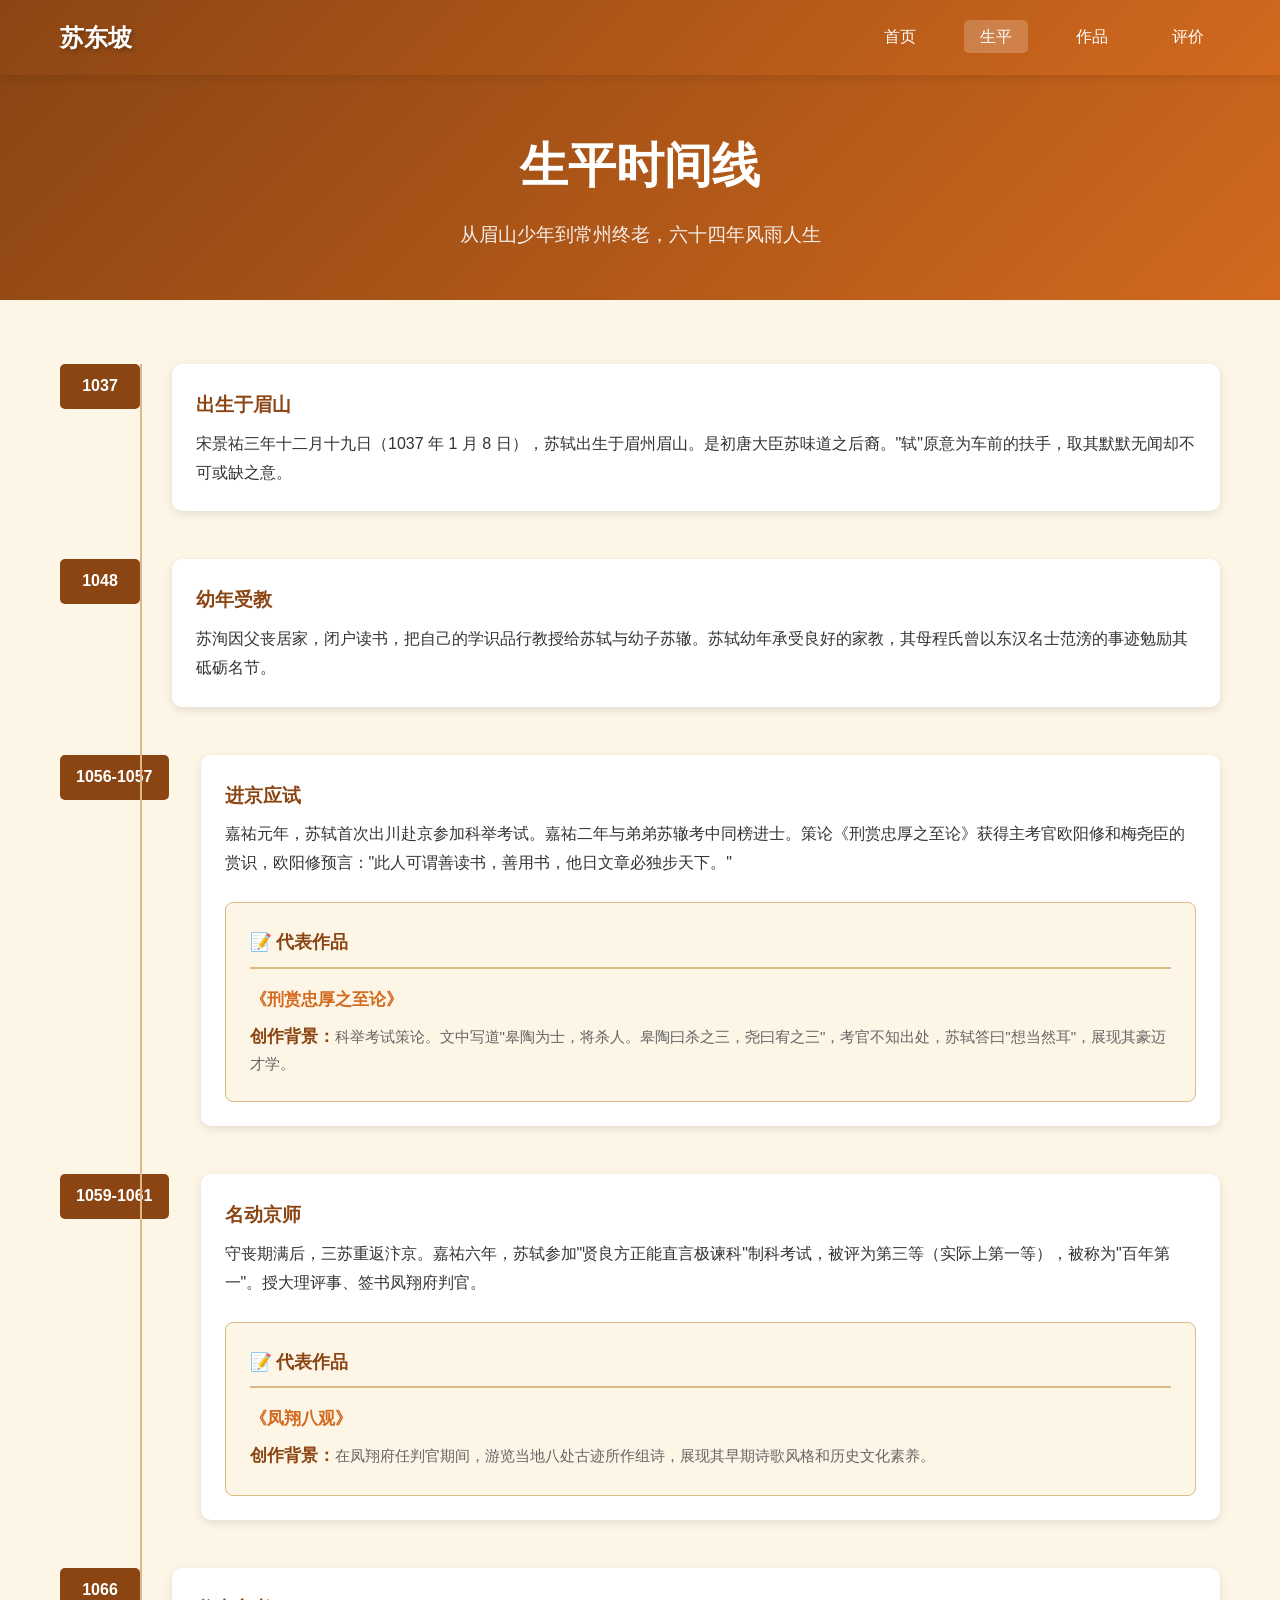
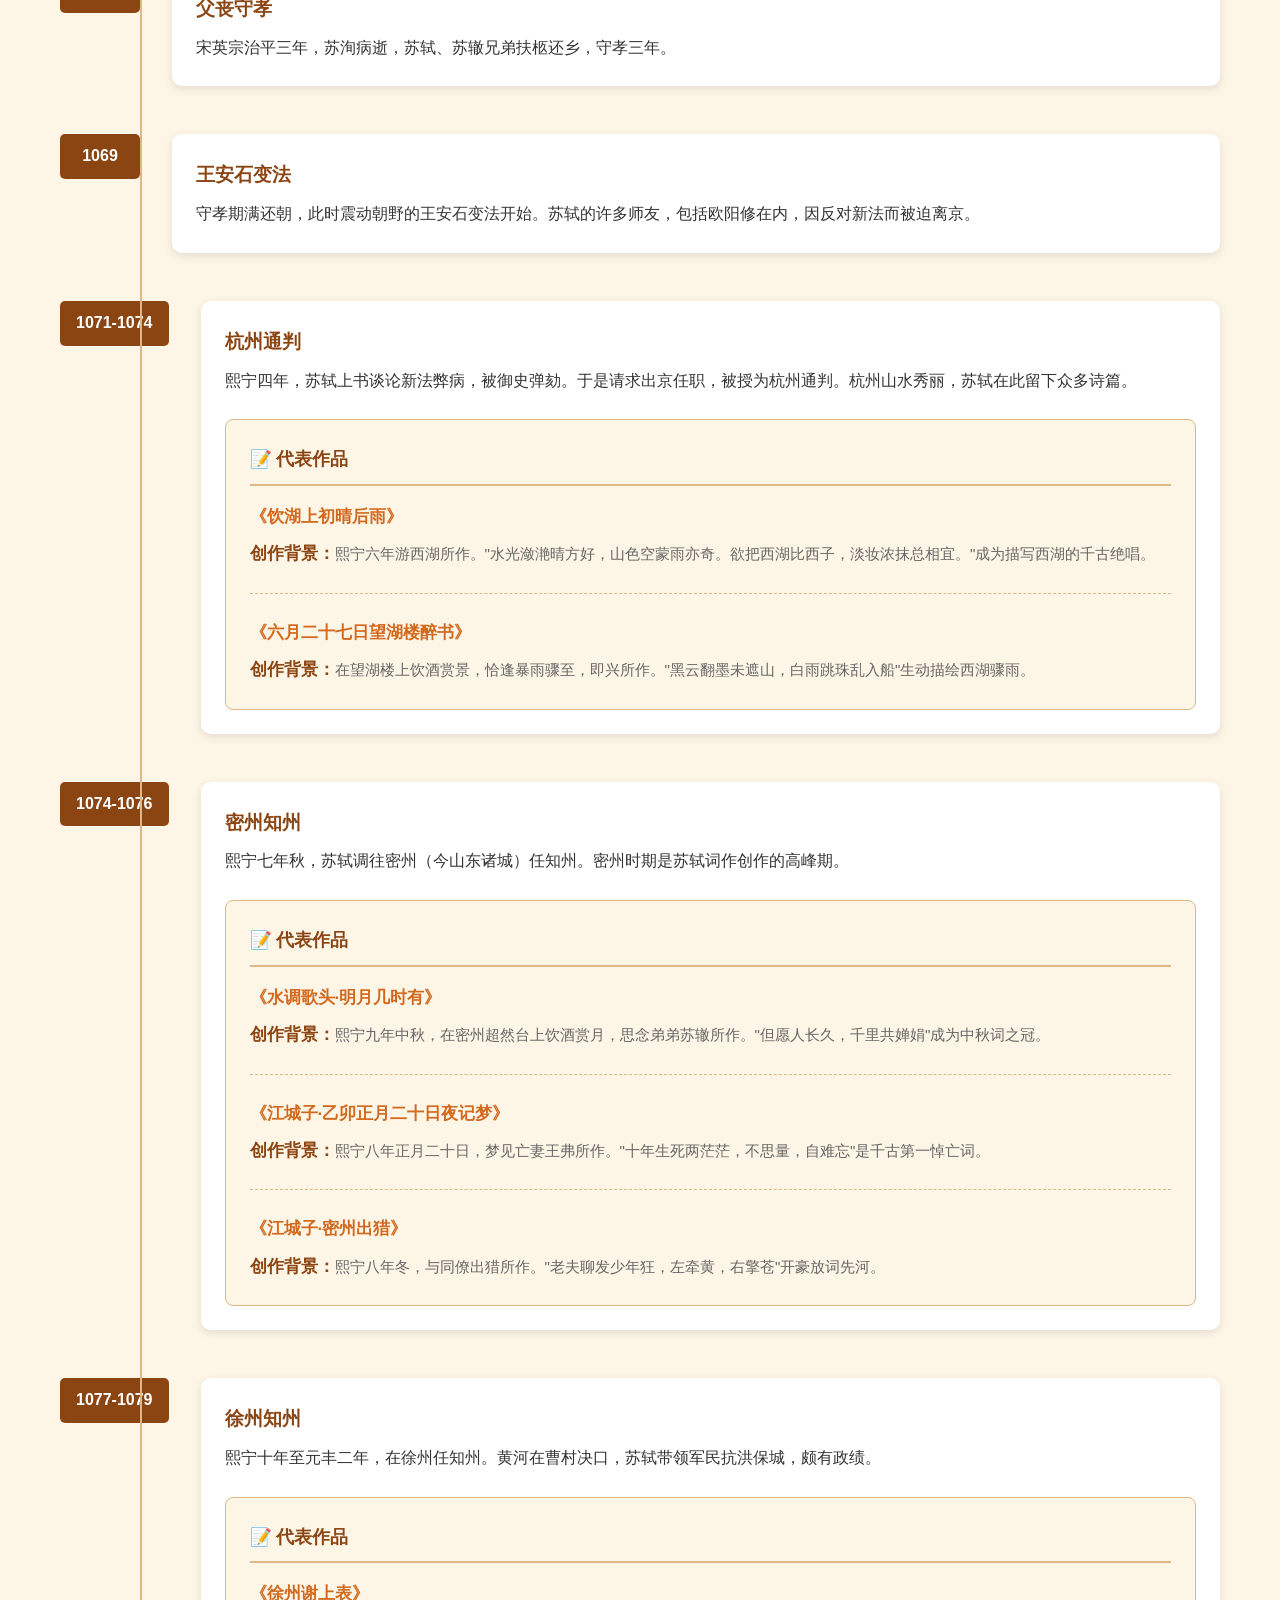
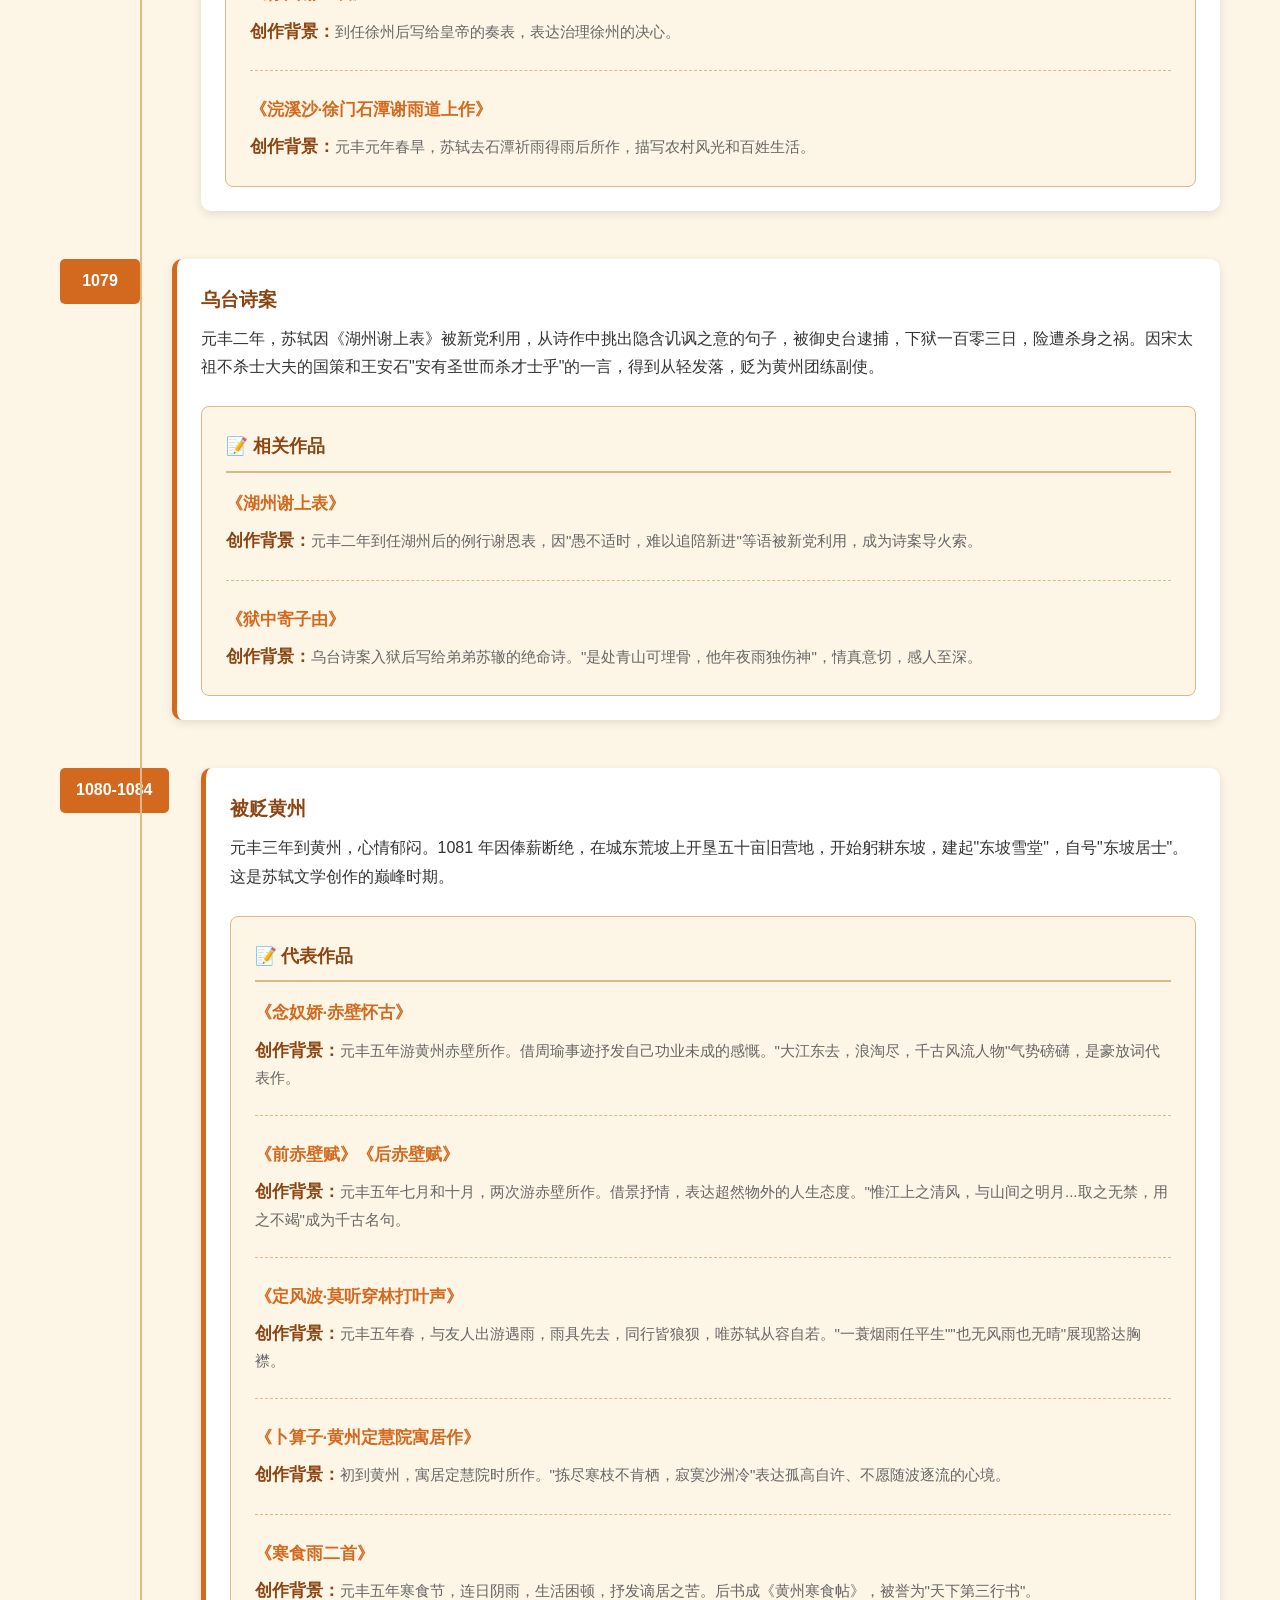
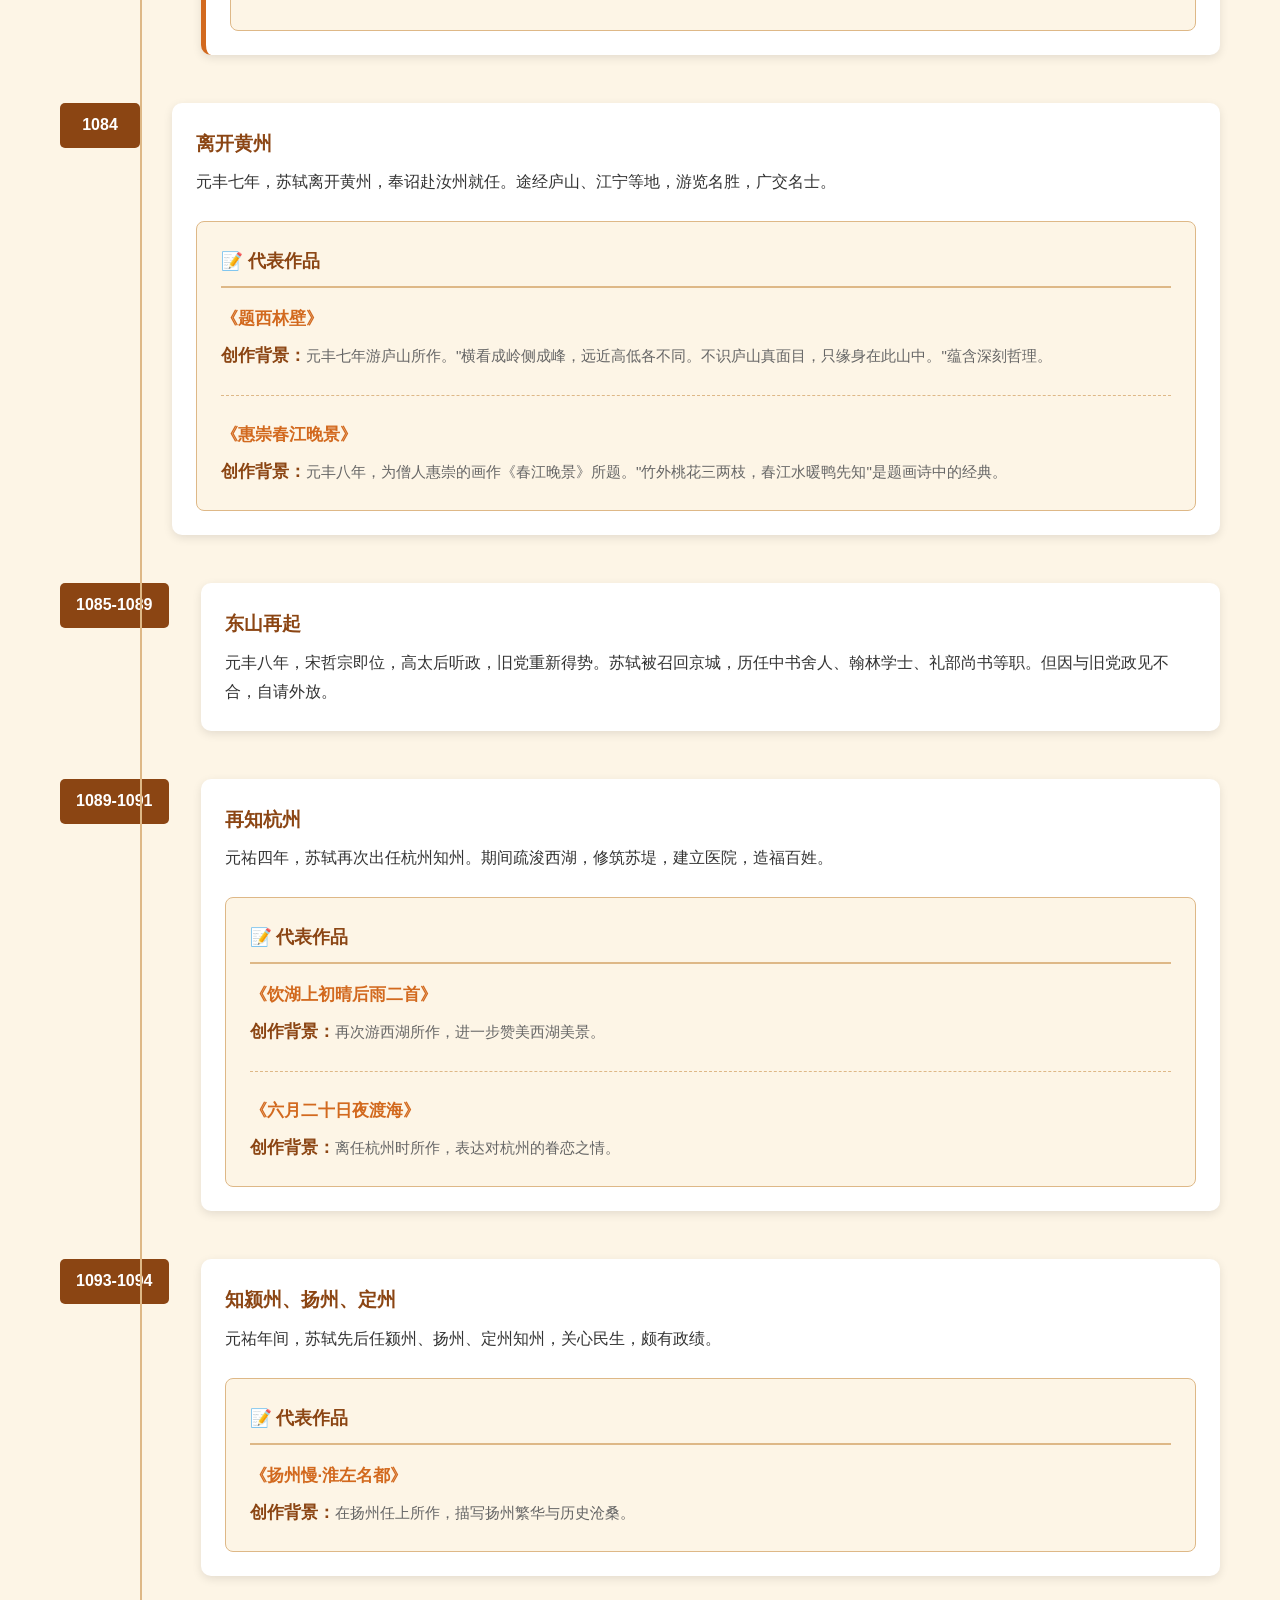
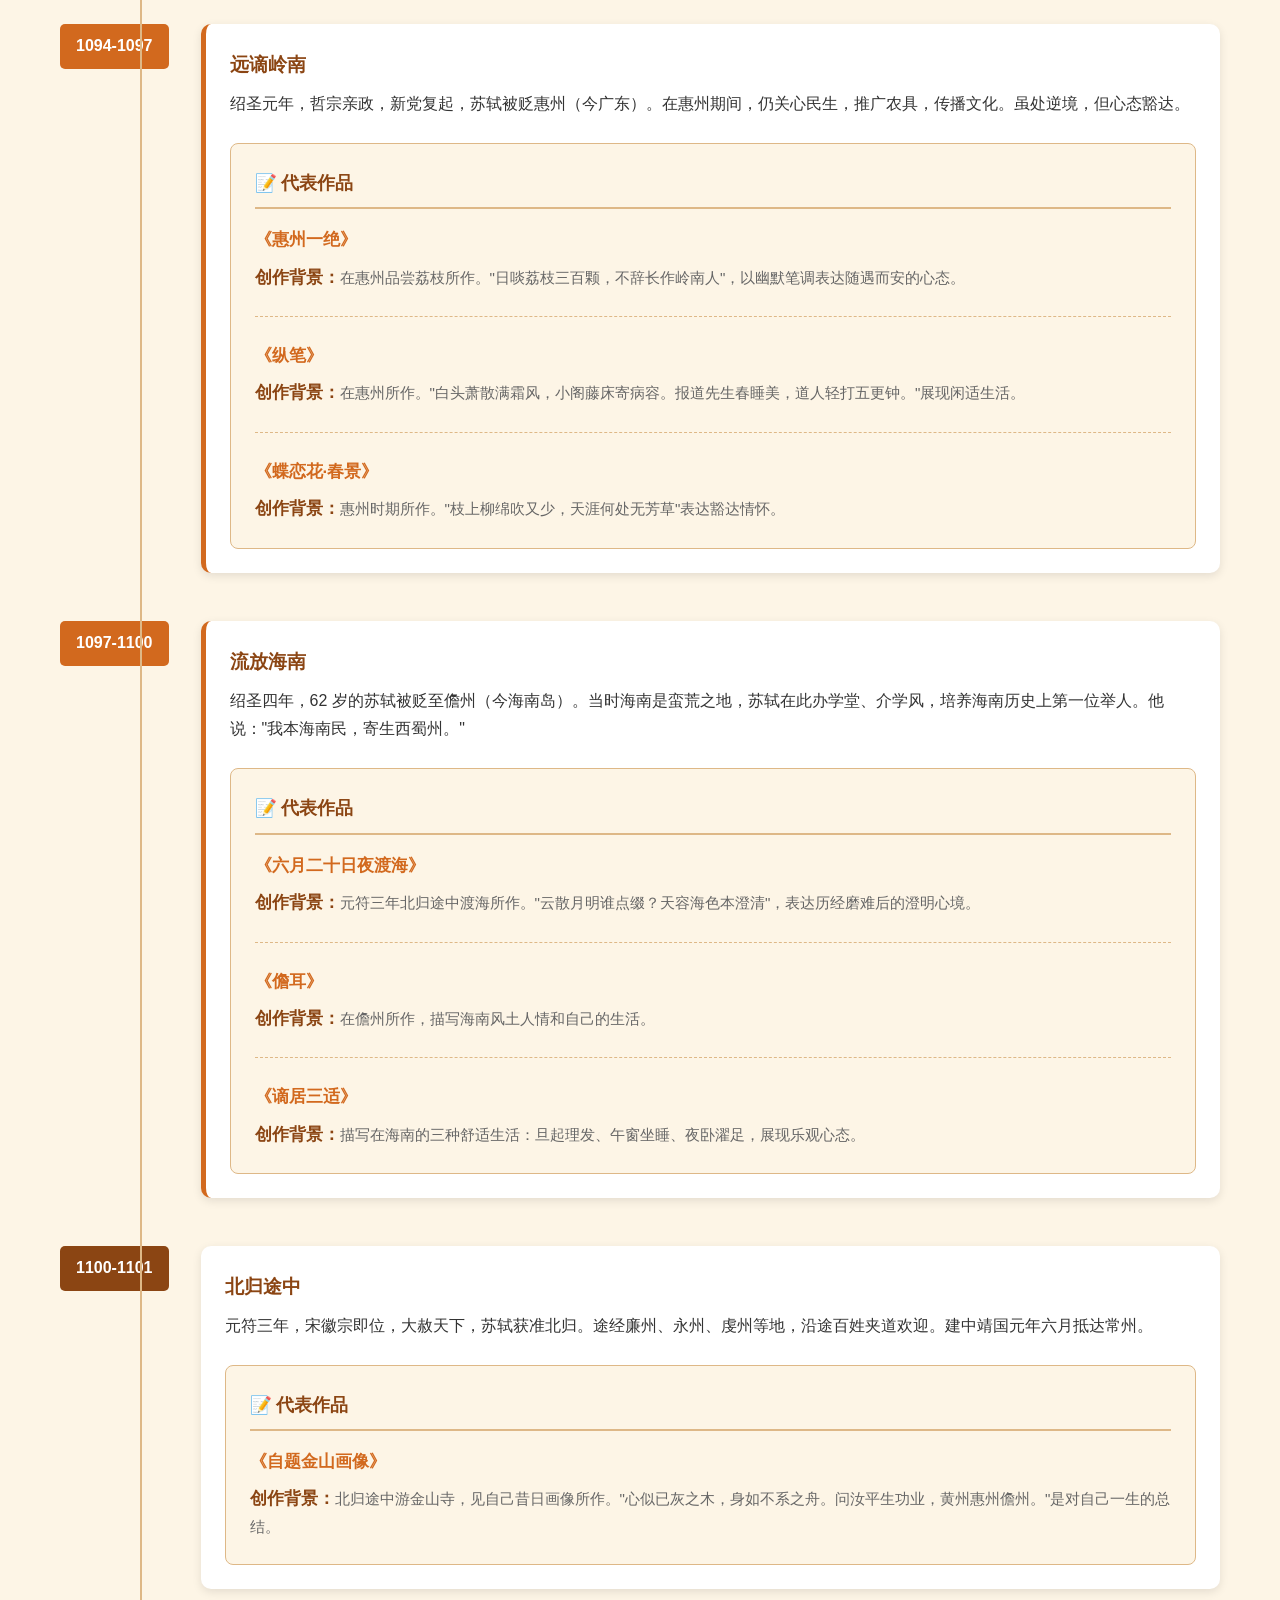
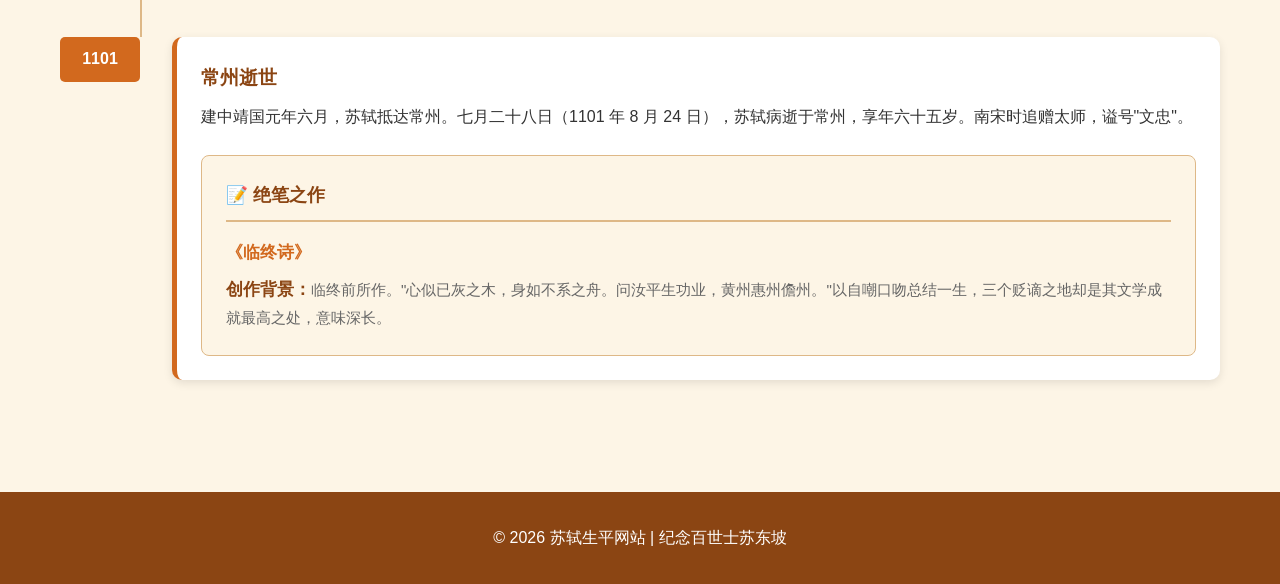
==== dongpo-timeline.html @ 65cbc326 "feat: 扩展为唐宋诗仙网站，增加李白内容 新增： - index.html: 双诗人首页，李白与苏轼并置展示 - libai-index.html: 李白主页，介绍生平与成就 - libai-ti" ====
<!DOCTYPE html>
<html lang="zh-CN">
<head>
    <meta charset="UTF-8">
    <meta name="viewport" content="width=device-width, initial-scale=1.0">
    <title>苏轼生平时间线</title>
    <link rel="stylesheet" href="css/style.css">
</head>
<body>
    <header>
        <nav>
            <div class="logo">苏东坡</div>
            <ul class="nav-links">
                <li><a href="index.html">首页</a></li>
                <li><a href="timeline.html" class="active">生平</a></li>
                <li><a href="works.html">作品</a></li>
                <li><a href="evaluation.html">评价</a></li>
            </ul>
        </nav>
    </header>

    <main>
        <section class="page-header">
            <h1>生平时间线</h1>
            <p>从眉山少年到常州终老，六十四年风雨人生</p>
        </section>

        <section class="timeline">
            <div class="container">
                
                <div class="timeline-item">
                    <div class="timeline-year">1037</div>
                    <div class="timeline-content">
                        <h3>出生于眉山</h3>
                        <p>宋景祐三年十二月十九日（1037 年 1 月 8 日），苏轼出生于眉州眉山。是初唐大臣苏味道之后裔。"轼"原意为车前的扶手，取其默默无闻却不可或缺之意。</p>
                    </div>
                </div>

                <div class="timeline-item">
                    <div class="timeline-year">1048</div>
                    <div class="timeline-content">
                        <h3>幼年受教</h3>
                        <p>苏洵因父丧居家，闭户读书，把自己的学识品行教授给苏轼与幼子苏辙。苏轼幼年承受良好的家教，其母程氏曾以东汉名士范滂的事迹勉励其砥砺名节。</p>
                    </div>
                </div>

                <div class="timeline-item">
                    <div class="timeline-year">1056-1057</div>
                    <div class="timeline-content">
                        <h3>进京应试</h3>
                        <p>嘉祐元年，苏轼首次出川赴京参加科举考试。嘉祐二年与弟弟苏辙考中同榜进士。策论《刑赏忠厚之至论》获得主考官欧阳修和梅尧臣的赏识，欧阳修预言："此人可谓善读书，善用书，他日文章必独步天下。"</p>
                        <div class="work-box">
                            <h4>📝 代表作品</h4>
                            <div class="work-item">
                                <strong>《刑赏忠厚之至论》</strong>
                                <p><strong>创作背景：</strong>科举考试策论。文中写道"皋陶为士，将杀人。皋陶曰杀之三，尧曰宥之三"，考官不知出处，苏轼答曰"想当然耳"，展现其豪迈才学。</p>
                            </div>
                        </div>
                    </div>
                </div>

                <div class="timeline-item">
                    <div class="timeline-year">1059-1061</div>
                    <div class="timeline-content">
                        <h3>名动京师</h3>
                        <p>守丧期满后，三苏重返汴京。嘉祐六年，苏轼参加"贤良方正能直言极谏科"制科考试，被评为第三等（实际上第一等），被称为"百年第一"。授大理评事、签书凤翔府判官。</p>
                        <div class="work-box">
                            <h4>📝 代表作品</h4>
                            <div class="work-item">
                                <strong>《凤翔八观》</strong>
                                <p><strong>创作背景：</strong>在凤翔府任判官期间，游览当地八处古迹所作组诗，展现其早期诗歌风格和历史文化素养。</p>
                            </div>
                        </div>
                    </div>
                </div>

                <div class="timeline-item">
                    <div class="timeline-year">1066</div>
                    <div class="timeline-content">
                        <h3>父丧守孝</h3>
                        <p>宋英宗治平三年，苏洵病逝，苏轼、苏辙兄弟扶柩还乡，守孝三年。</p>
                    </div>
                </div>

                <div class="timeline-item">
                    <div class="timeline-year">1069</div>
                    <div class="timeline-content">
                        <h3>王安石变法</h3>
                        <p>守孝期满还朝，此时震动朝野的王安石变法开始。苏轼的许多师友，包括欧阳修在内，因反对新法而被迫离京。</p>
                    </div>
                </div>

                <div class="timeline-item">
                    <div class="timeline-year">1071-1074</div>
                    <div class="timeline-content">
                        <h3>杭州通判</h3>
                        <p>熙宁四年，苏轼上书谈论新法弊病，被御史弹劾。于是请求出京任职，被授为杭州通判。杭州山水秀丽，苏轼在此留下众多诗篇。</p>
                        <div class="work-box">
                            <h4>📝 代表作品</h4>
                            <div class="work-item">
                                <strong>《饮湖上初晴后雨》</strong>
                                <p><strong>创作背景：</strong>熙宁六年游西湖所作。"水光潋滟晴方好，山色空蒙雨亦奇。欲把西湖比西子，淡妆浓抹总相宜。"成为描写西湖的千古绝唱。</p>
                            </div>
                            <div class="work-item">
                                <strong>《六月二十七日望湖楼醉书》</strong>
                                <p><strong>创作背景：</strong>在望湖楼上饮酒赏景，恰逢暴雨骤至，即兴所作。"黑云翻墨未遮山，白雨跳珠乱入船"生动描绘西湖骤雨。</p>
                            </div>
                        </div>
                    </div>
                </div>

                <div class="timeline-item">
                    <div class="timeline-year">1074-1076</div>
                    <div class="timeline-content">
                        <h3>密州知州</h3>
                        <p>熙宁七年秋，苏轼调往密州（今山东诸城）任知州。密州时期是苏轼词作创作的高峰期。</p>
                        <div class="work-box">
                            <h4>📝 代表作品</h4>
                            <div class="work-item">
                                <strong>《水调歌头·明月几时有》</strong>
                                <p><strong>创作背景：</strong>熙宁九年中秋，在密州超然台上饮酒赏月，思念弟弟苏辙所作。"但愿人长久，千里共婵娟"成为中秋词之冠。</p>
                            </div>
                            <div class="work-item">
                                <strong>《江城子·乙卯正月二十日夜记梦》</strong>
                                <p><strong>创作背景：</strong>熙宁八年正月二十日，梦见亡妻王弗所作。"十年生死两茫茫，不思量，自难忘"是千古第一悼亡词。</p>
                            </div>
                            <div class="work-item">
                                <strong>《江城子·密州出猎》</strong>
                                <p><strong>创作背景：</strong>熙宁八年冬，与同僚出猎所作。"老夫聊发少年狂，左牵黄，右擎苍"开豪放词先河。</p>
                            </div>
                        </div>
                    </div>
                </div>

                <div class="timeline-item">
                    <div class="timeline-year">1077-1079</div>
                    <div class="timeline-content">
                        <h3>徐州知州</h3>
                        <p>熙宁十年至元丰二年，在徐州任知州。黄河在曹村决口，苏轼带领军民抗洪保城，颇有政绩。</p>
                        <div class="work-box">
                            <h4>📝 代表作品</h4>
                            <div class="work-item">
                                <strong>《徐州谢上表》</strong>
                                <p><strong>创作背景：</strong>到任徐州后写给皇帝的奏表，表达治理徐州的决心。</p>
                            </div>
                            <div class="work-item">
                                <strong>《浣溪沙·徐门石潭谢雨道上作》</strong>
                                <p><strong>创作背景：</strong>元丰元年春旱，苏轼去石潭祈雨得雨后所作，描写农村风光和百姓生活。</p>
                            </div>
                        </div>
                    </div>
                </div>

                <div class="timeline-item highlight">
                    <div class="timeline-year">1079</div>
                    <div class="timeline-content">
                        <h3>乌台诗案</h3>
                        <p>元丰二年，苏轼因《湖州谢上表》被新党利用，从诗作中挑出隐含讥讽之意的句子，被御史台逮捕，下狱一百零三日，险遭杀身之祸。因宋太祖不杀士大夫的国策和王安石"安有圣世而杀才士乎"的一言，得到从轻发落，贬为黄州团练副使。</p>
                        <div class="work-box">
                            <h4>📝 相关作品</h4>
                            <div class="work-item">
                                <strong>《湖州谢上表》</strong>
                                <p><strong>创作背景：</strong>元丰二年到任湖州后的例行谢恩表，因"愚不适时，难以追陪新进"等语被新党利用，成为诗案导火索。</p>
                            </div>
                            <div class="work-item">
                                <strong>《狱中寄子由》</strong>
                                <p><strong>创作背景：</strong>乌台诗案入狱后写给弟弟苏辙的绝命诗。"是处青山可埋骨，他年夜雨独伤神"，情真意切，感人至深。</p>
                            </div>
                        </div>
                    </div>
                </div>

                <div class="timeline-item highlight">
                    <div class="timeline-year">1080-1084</div>
                    <div class="timeline-content">
                        <h3>被贬黄州</h3>
                        <p>元丰三年到黄州，心情郁闷。1081 年因俸薪断绝，在城东荒坡上开垦五十亩旧营地，开始躬耕东坡，建起"东坡雪堂"，自号"东坡居士"。这是苏轼文学创作的巅峰时期。</p>
                        <div class="work-box">
                            <h4>📝 代表作品</h4>
                            <div class="work-item">
                                <strong>《念奴娇·赤壁怀古》</strong>
                                <p><strong>创作背景：</strong>元丰五年游黄州赤壁所作。借周瑜事迹抒发自己功业未成的感慨。"大江东去，浪淘尽，千古风流人物"气势磅礴，是豪放词代表作。</p>
                            </div>
                            <div class="work-item">
                                <strong>《前赤壁赋》《后赤壁赋》</strong>
                                <p><strong>创作背景：</strong>元丰五年七月和十月，两次游赤壁所作。借景抒情，表达超然物外的人生态度。"惟江上之清风，与山间之明月...取之无禁，用之不竭"成为千古名句。</p>
                            </div>
                            <div class="work-item">
                                <strong>《定风波·莫听穿林打叶声》</strong>
                                <p><strong>创作背景：</strong>元丰五年春，与友人出游遇雨，雨具先去，同行皆狼狈，唯苏轼从容自若。"一蓑烟雨任平生""也无风雨也无晴"展现豁达胸襟。</p>
                            </div>
                            <div class="work-item">
                                <strong>《卜算子·黄州定慧院寓居作》</strong>
                                <p><strong>创作背景：</strong>初到黄州，寓居定慧院时所作。"拣尽寒枝不肯栖，寂寞沙洲冷"表达孤高自许、不愿随波逐流的心境。</p>
                            </div>
                            <div class="work-item">
                                <strong>《寒食雨二首》</strong>
                                <p><strong>创作背景：</strong>元丰五年寒食节，连日阴雨，生活困顿，抒发谪居之苦。后书成《黄州寒食帖》，被誉为"天下第三行书"。</p>
                            </div>
                        </div>
                    </div>
                </div>

                <div class="timeline-item">
                    <div class="timeline-year">1084</div>
                    <div class="timeline-content">
                        <h3>离开黄州</h3>
                        <p>元丰七年，苏轼离开黄州，奉诏赴汝州就任。途经庐山、江宁等地，游览名胜，广交名士。</p>
                        <div class="work-box">
                            <h4>📝 代表作品</h4>
                            <div class="work-item">
                                <strong>《题西林壁》</strong>
                                <p><strong>创作背景：</strong>元丰七年游庐山所作。"横看成岭侧成峰，远近高低各不同。不识庐山真面目，只缘身在此山中。"蕴含深刻哲理。</p>
                            </div>
                            <div class="work-item">
                                <strong>《惠崇春江晚景》</strong>
                                <p><strong>创作背景：</strong>元丰八年，为僧人惠崇的画作《春江晚景》所题。"竹外桃花三两枝，春江水暖鸭先知"是题画诗中的经典。</p>
                            </div>
                        </div>
                    </div>
                </div>

                <div class="timeline-item">
                    <div class="timeline-year">1085-1089</div>
                    <div class="timeline-content">
                        <h3>东山再起</h3>
                        <p>元丰八年，宋哲宗即位，高太后听政，旧党重新得势。苏轼被召回京城，历任中书舍人、翰林学士、礼部尚书等职。但因与旧党政见不合，自请外放。</p>
                    </div>
                </div>

                <div class="timeline-item">
                    <div class="timeline-year">1089-1091</div>
                    <div class="timeline-content">
                        <h3>再知杭州</h3>
                        <p>元祐四年，苏轼再次出任杭州知州。期间疏浚西湖，修筑苏堤，建立医院，造福百姓。</p>
                        <div class="work-box">
                            <h4>📝 代表作品</h4>
                            <div class="work-item">
                                <strong>《饮湖上初晴后雨二首》</strong>
                                <p><strong>创作背景：</strong>再次游西湖所作，进一步赞美西湖美景。</p>
                            </div>
                            <div class="work-item">
                                <strong>《六月二十日夜渡海》</strong>
                                <p><strong>创作背景：</strong>离任杭州时所作，表达对杭州的眷恋之情。</p>
                            </div>
                        </div>
                    </div>
                </div>

                <div class="timeline-item">
                    <div class="timeline-year">1093-1094</div>
                    <div class="timeline-content">
                        <h3>知颍州、扬州、定州</h3>
                        <p>元祐年间，苏轼先后任颍州、扬州、定州知州，关心民生，颇有政绩。</p>
                        <div class="work-box">
                            <h4>📝 代表作品</h4>
                            <div class="work-item">
                                <strong>《扬州慢·淮左名都》</strong>
                                <p><strong>创作背景：</strong>在扬州任上所作，描写扬州繁华与历史沧桑。</p>
                            </div>
                        </div>
                    </div>
                </div>

                <div class="timeline-item highlight">
                    <div class="timeline-year">1094-1097</div>
                    <div class="timeline-content">
                        <h3>远谪岭南</h3>
                        <p>绍圣元年，哲宗亲政，新党复起，苏轼被贬惠州（今广东）。在惠州期间，仍关心民生，推广农具，传播文化。虽处逆境，但心态豁达。</p>
                        <div class="work-box">
                            <h4>📝 代表作品</h4>
                            <div class="work-item">
                                <strong>《惠州一绝》</strong>
                                <p><strong>创作背景：</strong>在惠州品尝荔枝所作。"日啖荔枝三百颗，不辞长作岭南人"，以幽默笔调表达随遇而安的心态。</p>
                            </div>
                            <div class="work-item">
                                <strong>《纵笔》</strong>
                                <p><strong>创作背景：</strong>在惠州所作。"白头萧散满霜风，小阁藤床寄病容。报道先生春睡美，道人轻打五更钟。"展现闲适生活。</p>
                            </div>
                            <div class="work-item">
                                <strong>《蝶恋花·春景》</strong>
                                <p><strong>创作背景：</strong>惠州时期所作。"枝上柳绵吹又少，天涯何处无芳草"表达豁达情怀。</p>
                            </div>
                        </div>
                    </div>
                </div>

                <div class="timeline-item highlight">
                    <div class="timeline-year">1097-1100</div>
                    <div class="timeline-content">
                        <h3>流放海南</h3>
                        <p>绍圣四年，62 岁的苏轼被贬至儋州（今海南岛）。当时海南是蛮荒之地，苏轼在此办学堂、介学风，培养海南历史上第一位举人。他说："我本海南民，寄生西蜀州。"</p>
                        <div class="work-box">
                            <h4>📝 代表作品</h4>
                            <div class="work-item">
                                <strong>《六月二十日夜渡海》</strong>
                                <p><strong>创作背景：</strong>元符三年北归途中渡海所作。"云散月明谁点缀？天容海色本澄清"，表达历经磨难后的澄明心境。</p>
                            </div>
                            <div class="work-item">
                                <strong>《儋耳》</strong>
                                <p><strong>创作背景：</strong>在儋州所作，描写海南风土人情和自己的生活。</p>
                            </div>
                            <div class="work-item">
                                <strong>《谪居三适》</strong>
                                <p><strong>创作背景：</strong>描写在海南的三种舒适生活：旦起理发、午窗坐睡、夜卧濯足，展现乐观心态。</p>
                            </div>
                        </div>
                    </div>
                </div>

                <div class="timeline-item">
                    <div class="timeline-year">1100-1101</div>
                    <div class="timeline-content">
                        <h3>北归途中</h3>
                        <p>元符三年，宋徽宗即位，大赦天下，苏轼获准北归。途经廉州、永州、虔州等地，沿途百姓夹道欢迎。建中靖国元年六月抵达常州。</p>
                        <div class="work-box">
                            <h4>📝 代表作品</h4>
                            <div class="work-item">
                                <strong>《自题金山画像》</strong>
                                <p><strong>创作背景：</strong>北归途中游金山寺，见自己昔日画像所作。"心似已灰之木，身如不系之舟。问汝平生功业，黄州惠州儋州。"是对自己一生的总结。</p>
                            </div>
                        </div>
                    </div>
                </div>

                <div class="timeline-item highlight">
                    <div class="timeline-year">1101</div>
                    <div class="timeline-content">
                        <h3>常州逝世</h3>
                        <p>建中靖国元年六月，苏轼抵达常州。七月二十八日（1101 年 8 月 24 日），苏轼病逝于常州，享年六十五岁。南宋时追赠太师，谥号"文忠"。</p>
                        <div class="work-box">
                            <h4>📝 绝笔之作</h4>
                            <div class="work-item">
                                <strong>《临终诗》</strong>
                                <p><strong>创作背景：</strong>临终前所作。"心似已灰之木，身如不系之舟。问汝平生功业，黄州惠州儋州。"以自嘲口吻总结一生，三个贬谪之地却是其文学成就最高之处，意味深长。</p>
                            </div>
                        </div>
                    </div>
                </div>

            </div>
        </section>
    </main>

    <footer>
        <div class="container">
            <p>© 2026 苏轼生平网站 | 纪念百世士苏东坡</p>
        </div>
    </footer>
</body>
</html>
---- css/style.css ----
/* 唐宋诗仙网站 - 样式文件 */

* {
    margin: 0;
    padding: 0;
    box-sizing: border-box;
}

:root {
    /* 苏轼主题色（棕色系） */
    --dongpo-primary: #8B4513;
    --dongpo-secondary: #D2691E;
    --dongpo-accent: #CD853F;
    
    /* 李白主题色（蓝色系） */
    --libai-primary: #1E3A8A;
    --libai-secondary: #3B82F6;
    --libai-accent: #60A5FA;
    
    /* 通用色 */
    --bg-color: #FDF5E6;
    --text-color: #333;
    --light-text: #666;
    --border-color: #DEB887;
}

body {
    font-family: "PingFang SC", "Microsoft YaHei", "Helvetica Neue", Arial, sans-serif;
    line-height: 1.8;
    color: var(--text-color);
    background-color: var(--bg-color);
}

.container {
    max-width: 1200px;
    margin: 0 auto;
    padding: 0 20px;
}

/* 导航栏 */
header {
    background: linear-gradient(135deg, var(--dongpo-primary), var(--dongpo-secondary));
    padding: 1rem 0;
    position: sticky;
    top: 0;
    z-index: 100;
    box-shadow: 0 2px 10px rgba(0,0,0,0.1);
}

nav {
    display: flex;
    justify-content: space-between;
    align-items: center;
    max-width: 1200px;
    margin: 0 auto;
    padding: 0 20px;
}

.logo {
    font-size: 1.5rem;
    font-weight: bold;
    color: white;
    text-shadow: 2px 2px 4px rgba(0,0,0,0.3);
}

.nav-links {
    display: flex;
    list-style: none;
    gap: 2rem;
}

.nav-links a {
    color: white;
    text-decoration: none;
    padding: 0.5rem 1rem;
    border-radius: 5px;
    transition: all 0.3s ease;
}

.nav-links a:hover,
.nav-links a.active {
    background-color: rgba(255,255,255,0.2);
}

/* 主视觉区域 */
.hero {
    background: linear-gradient(135deg, var(--dongpo-primary), var(--dongpo-secondary));
    color: white;
    text-align: center;
    padding: 5rem 20px;
}

.hero.libai {
    background: linear-gradient(135deg, var(--libai-primary), var(--libai-secondary));
}

.hero.dongpo {
    background: linear-gradient(135deg, var(--dongpo-primary), var(--dongpo-secondary));
}

.hero.dual {
    background: linear-gradient(135deg, var(--libai-primary), var(--dongpo-primary));
}

.hero h1 {
    font-size: 4rem;
    margin-bottom: 1rem;
    text-shadow: 3px 3px 6px rgba(0,0,0,0.3);
}

.hero .subtitle {
    font-size: 1.5rem;
    opacity: 0.9;
}

.hero .dates {
    font-size: 1.2rem;
    margin-top: 1rem;
    opacity: 0.8;
}

/* 介绍区域 */
.intro {
    padding: 4rem 0;
    background: white;
}

.intro h2 {
    text-align: center;
    font-size: 2.5rem;
    color: var(--dongpo-primary);
    margin-bottom: 2rem;
}

.intro p {
    font-size: 1.1rem;
    text-align: center;
    max-width: 800px;
    margin: 0 auto 1.5rem;
    color: var(--light-text);
}

.quote-box {
    background: var(--bg-color);
    border-left: 5px solid var(--dongpo-primary);
    padding: 2rem;
    margin: 3rem auto;
    max-width: 700px;
    border-radius: 0 10px 10px 0;
}

.quote-box blockquote {
    font-size: 1.3rem;
    font-style: italic;
    color: var(--dongpo-primary);
    margin-bottom: 1rem;
}

.quote-box cite {
    text-align: right;
    display: block;
    color: var(--light-text);
}

/* 亮点区域 */
.highlights {
    padding: 4rem 0;
}

.highlights h2 {
    text-align: center;
    font-size: 2.5rem;
    color: var(--dongpo-primary);
    margin-bottom: 3rem;
}

.grid {
    display: grid;
    grid-template-columns: repeat(auto-fit, minmax(250px, 1fr));
    gap: 2rem;
}

.card {
    background: white;
    padding: 2rem;
    border-radius: 10px;
    box-shadow: 0 5px 15px rgba(0,0,0,0.1);
    text-align: center;
    transition: transform 0.3s ease;
}

.card:hover {
    transform: translateY(-5px);
}

.card-icon {
    font-size: 3rem;
    margin-bottom: 1rem;
}

.card h3 {
    color: var(--dongpo-primary);
    margin-bottom: 1rem;
}

.card p {
    color: var(--light-text);
}

/* CTA 区域 */
.cta {
    background: linear-gradient(135deg, var(--dongpo-primary), var(--dongpo-secondary));
    color: white;
    text-align: center;
    padding: 4rem 20px;
}

.cta h2 {
    font-size: 2.5rem;
    margin-bottom: 1rem;
}

.cta p {
    font-size: 1.2rem;
    margin-bottom: 2rem;
    opacity: 0.9;
}

.btn {
    display: inline-block;
    background: white;
    color: var(--dongpo-primary);
    padding: 1rem 2rem;
    border-radius: 30px;
    text-decoration: none;
    font-weight: bold;
    transition: all 0.3s ease;
}

.btn:hover {
    background: var(--bg-color);
    transform: scale(1.05);
}

/* 页脚 */
footer {
    background: var(--dongpo-primary);
    color: white;
    text-align: center;
    padding: 2rem 0;
}

/* 页面头部 */
.page-header {
    background: linear-gradient(135deg, var(--dongpo-primary), var(--dongpo-secondary));
    color: white;
    text-align: center;
    padding: 3rem 20px;
}

.page-header.libai {
    background: linear-gradient(135deg, var(--libai-primary), var(--libai-secondary));
}

.page-header.dongpo {
    background: linear-gradient(135deg, var(--dongpo-primary), var(--dongpo-secondary));
}

.page-header h1 {
    font-size: 3rem;
    margin-bottom: 0.5rem;
}

.page-header p {
    font-size: 1.2rem;
    opacity: 0.9;
}

/* 时间线样式 */
.timeline {
    padding: 4rem 0;
}

.timeline-item {
    display: flex;
    gap: 2rem;
    margin-bottom: 3rem;
    position: relative;
}

.timeline-item::before {
    content: '';
    position: absolute;
    left: 80px;
    top: 0;
    bottom: -3rem;
    width: 2px;
    background: var(--border-color);
}

.timeline-item:last-child::before {
    display: none;
}

.timeline-year {
    background: var(--dongpo-primary);
    color: white;
    padding: 0.5rem 1rem;
    border-radius: 5px;
    font-weight: bold;
    min-width: 80px;
    text-align: center;
    height: fit-content;
}

.timeline-year.libai-bg {
    background: var(--libai-primary);
}

.timeline-content {
    background: white;
    padding: 1.5rem;
    border-radius: 10px;
    box-shadow: 0 3px 10px rgba(0,0,0,0.1);
    flex: 1;
}

.timeline-content h3 {
    color: var(--dongpo-primary);
    margin-bottom: 0.5rem;
}

.timeline-item.highlight .timeline-year {
    background: var(--dongpo-secondary);
}

.timeline-item.highlight .timeline-content {
    border-left: 5px solid var(--dongpo-secondary);
}

.timeline-item.highlight .timeline-year.libai-bg {
    background: var(--libai-secondary);
}

/* 作品框样式 */
.work-box {
    background: var(--bg-color);
    border-radius: 8px;
    padding: 1.5rem;
    margin-top: 1.5rem;
    border: 1px solid var(--border-color);
}

.work-box h4 {
    color: var(--dongpo-primary);
    font-size: 1.1rem;
    margin-bottom: 1rem;
    padding-bottom: 0.5rem;
    border-bottom: 2px solid var(--border-color);
}

.work-box.libai-style h4 {
    color: var(--libai-primary);
}

.work-item {
    margin-bottom: 1.5rem;
    padding-bottom: 1.5rem;
    border-bottom: 1px dashed var(--border-color);
}

.work-item:last-child {
    margin-bottom: 0;
    padding-bottom: 0;
    border-bottom: none;
}

.work-item strong {
    color: var(--dongpo-secondary);
    font-size: 1.05rem;
    display: block;
    margin-bottom: 0.5rem;
}

.work-box.libai-style .work-item strong {
    color: var(--libai-secondary);
}

.work-item p {
    color: var(--light-text);
    font-size: 0.95rem;
    line-height: 1.7;
}

.work-item p strong {
    display: inline;
    color: var(--dongpo-primary);
}

.work-box.libai-style .work-item p strong {
    color: var(--libai-primary);
}

/* 双诗人卡片 */
.dual-intro {
    padding: 4rem 0;
    background: white;
}

.dual-grid {
    display: grid;
    grid-template-columns: repeat(auto-fit, minmax(400px, 1fr));
    gap: 3rem;
}

.dual-card {
    background: var(--bg-color);
    padding: 2.5rem;
    border-radius: 15px;
    box-shadow: 0 5px 20px rgba(0,0,0,0.1);
    text-align: center;
    transition: transform 0.3s ease;
}

.dual-card:hover {
    transform: translateY(-10px);
}

.dual-card.libai {
    border-top: 5px solid var(--libai-primary);
}

.dual-card.dongpo {
    border-top: 5px solid var(--dongpo-primary);
}

.dual-icon {
    font-size: 4rem;
    margin-bottom: 1rem;
}

.dual-card h3 {
    font-size: 2rem;
    margin-bottom: 0.5rem;
}

.dual-card.libai h3 {
    color: var(--libai-primary);
}

.dual-card.dongpo h3 {
    color: var(--dongpo-primary);
}

.dual-dates {
    color: var(--light-text);
    font-size: 1.1rem;
    margin-bottom: 0.5rem;
}

.dual-title {
    color: var(--secondary-color);
    font-style: italic;
    margin-bottom: 1.5rem;
}

.dual-desc {
    color: var(--light-text);
    line-height: 1.8;
    margin-bottom: 1.5rem;
}

.dual-features {
    list-style: none;
    text-align: left;
    margin-bottom: 2rem;
}

.dual-features li {
    padding: 0.5rem 0;
    color: var(--text-color);
    border-bottom: 1px dashed var(--border-color);
}

.dual-features li:last-child {
    border-bottom: none;
}

/* 对比预览 */
.comparison-preview {
    padding: 4rem 0;
}

.comparison-preview h2 {
    text-align: center;
    font-size: 2.5rem;
    color: var(--dongpo-primary);
    margin-bottom: 3rem;
}

.comparison-table {
    background: white;
    border-radius: 10px;
    box-shadow: 0 3px 15px rgba(0,0,0,0.1);
    overflow: hidden;
    margin-bottom: 2rem;
}

.comparison-row {
    display: grid;
    grid-template-columns: 1fr 1fr 1fr;
    border-bottom: 1px solid var(--border-color);
}

.comparison-row:last-child {
    border-bottom: none;
}

.comparison-label {
    background: var(--bg-color);
    padding: 1.5rem;
    font-weight: bold;
    color: var(--text-color);
    border-right: 1px solid var(--border-color);
}

.comparison-item {
    padding: 1.5rem;
    color: var(--light-text);
}

.comparison-item.libai {
    border-left: 3px solid var(--libai-primary);
}

.comparison-item.dongpo {
    border-left: 3px solid var(--dongpo-primary);
}

.comparison-item.both {
    grid-column: 2 / span 2;
    text-align: center;
    color: var(--secondary-color);
    font-weight: bold;
}

.center-btn {
    text-align: center;
    margin-top: 2rem;
}

/* 名句展示 */
.famous-quotes {
    padding: 4rem 0;
    background: white;
}

.famous-quotes h2 {
    text-align: center;
    font-size: 2.5rem;
    color: var(--dongpo-primary);
    margin-bottom: 3rem;
}

.quotes-grid {
    display: grid;
    grid-template-columns: repeat(auto-fit, minmax(300px, 1fr));
    gap: 2rem;
}

.quote-card {
    background: var(--bg-color);
    padding: 2rem;
    border-radius: 10px;
    box-shadow: 0 3px 10px rgba(0,0,0,0.1);
}

.quote-card.libai {
    border-left: 5px solid var(--libai-primary);
}

.quote-card.dongpo {
    border-left: 5px solid var(--dongpo-primary);
}

.quote-card blockquote {
    font-size: 1.2rem;
    font-style: italic;
    margin-bottom: 1rem;
    line-height: 1.6;
}

.quote-card.libai blockquote {
    color: var(--libai-primary);
}

.quote-card.dongpo blockquote {
    color: var(--dongpo-primary);
}

.quote-card cite {
    display: block;
    text-align: right;
    color: var(--light-text);
}

/* 对比页面样式 */
.comparison-section {
    padding: 4rem 0;
}

.comparison-intro {
    background: white;
    padding: 2rem;
    border-radius: 10px;
    margin-bottom: 3rem;
    box-shadow: 0 3px 10px rgba(0,0,0,0.1);
}

.comparison-intro p {
    font-size: 1.1rem;
    line-height: 2;
    color: var(--light-text);
}

.comparison-table-full {
    background: white;
    border-radius: 10px;
    box-shadow: 0 3px 15px rgba(0,0,0,0.1);
    overflow: hidden;
    margin-bottom: 4rem;
}

.comparison-row-header {
    display: grid;
    grid-template-columns: 1.5fr 2fr 2fr;
    background: var(--bg-color);
}

.comparison-cell {
    padding: 1.5rem;
    font-weight: bold;
    text-align: center;
}

.libai-header {
    background: var(--libai-primary);
    color: white;
}

.dongpo-header {
    background: var(--dongpo-primary);
    color: white;
}

.comparison-row-header .comparison-cell:first-child {
    background: var(--text-color);
    color: white;
}

.comparison-row {
    display: grid;
    grid-template-columns: 1.5fr 2fr 2fr;
    border-bottom: 1px solid var(--border-color);
}

.comparison-row:last-child {
    border-bottom: none;
}

.comparison-label {
    padding: 1.5rem;
    font-weight: bold;
    background: var(--bg-color);
    color: var(--text-color);
    border-right: 1px solid var(--border-color);
}

.comparison-item {
    padding: 1.5rem;
    color: var(--light-text);
    line-height: 1.8;
}

.comparison-item.libai {
    background: rgba(59, 130, 246, 0.05);
}

.comparison-item.dongpo {
    background: rgba(210, 105, 30, 0.05);
}

/* 共同点部分 */
.similarities-section {
    padding: 4rem 0;
    background: white;
}

.similarities-section h2 {
    text-align: center;
    font-size: 2.5rem;
    color: var(--dongpo-primary);
    margin-bottom: 3rem;
}

.similarities-grid {
    display: grid;
    grid-template-columns: repeat(auto-fit, minmax(280px, 1fr));
    gap: 2rem;
}

.similarity-card {
    background: var(--bg-color);
    padding: 2rem;
    border-radius: 10px;
    box-shadow: 0 3px 10px rgba(0,0,0,0.1);
    text-align: center;
}

.similarity-icon {
    font-size: 3rem;
    margin-bottom: 1rem;
}

.similarity-card h3 {
    color: var(--dongpo-primary);
    margin-bottom: 1rem;
}

.similarity-card p {
    color: var(--light-text);
    line-height: 1.8;
}

/* 名句对比 */
.famous-quotes-comparison {
    padding: 4rem 0;
}

.famous-quotes-comparison h2 {
    text-align: center;
    font-size: 2.5rem;
    color: var(--dongpo-primary);
    margin-bottom: 3rem;
}

.quotes-comparison-grid {
    display: grid;
    grid-template-columns: repeat(auto-fit, minmax(500px, 1fr));
    gap: 2rem;
}

.quote-pair {
    display: grid;
    grid-template-columns: 1fr 1fr;
    gap: 1rem;
    background: white;
    border-radius: 10px;
    overflow: hidden;
    box-shadow: 0 3px 10px rgba(0,0,0,0.1);
}

.quote-libai, .quote-dongpo {
    padding: 2rem;
}

.quote-libai {
    background: rgba(59, 130, 246, 0.05);
    border-right: 3px solid var(--libai-primary);
}

.quote-dongpo {
    background: rgba(210, 105, 30, 0.05);
    border-left: 3px solid var(--dongpo-primary);
}

.quote-libai blockquote, .quote-dongpo blockquote {
    font-size: 1.1rem;
    font-style: italic;
    margin-bottom: 1rem;
    line-height: 1.6;
}

.quote-libai blockquote {
    color: var(--libai-primary);
}

.quote-dongpo blockquote {
    color: var(--dongpo-primary);
}

.quote-libai cite, .quote-dongpo cite {
    display: block;
    text-align: right;
    color: var(--light-text);
    font-size: 0.95rem;
}

/* 作品页面样式 */
.works-section {
    padding: 4rem 0;
}

.works-category {
    margin-bottom: 4rem;
}

.works-category h2 {
    font-size: 2rem;
    color: var(--dongpo-primary);
    margin-bottom: 2rem;
    padding-bottom: 0.5rem;
    border-bottom: 3px solid var(--border-color);
}

.works-grid {
    display: grid;
    grid-template-columns: repeat(auto-fit, minmax(300px, 1fr));
    gap: 2rem;
}

.work-card {
    background: white;
    padding: 2rem;
    border-radius: 10px;
    box-shadow: 0 3px 10px rgba(0,0,0,0.1);
}

.work-card h3 {
    color: var(--dongpo-primary);
    margin-bottom: 0.5rem;
    font-size: 1.3rem;
}

.work-period {
    color: var(--dongpo-secondary);
    font-size: 0.9rem;
    margin-bottom: 1rem;
}

.work-card pre {
    background: var(--bg-color);
    padding: 1rem;
    border-radius: 5px;
    overflow-x: auto;
    font-size: 0.95rem;
    line-height: 1.6;
    border-left: 3px solid var(--dongpo-primary);
}

.work-desc {
    color: var(--light-text);
    margin-bottom: 1rem;
}

.work-card blockquote {
    background: var(--bg-color);
    padding: 1rem;
    border-left: 3px solid var(--dongpo-primary);
    font-style: italic;
    color: var(--dongpo-primary);
}

/* 评价页面样式 */
.evaluation-section {
    padding: 4rem 0;
}

.quote-highlight {
    background: white;
    padding: 3rem;
    text-align: center;
    border-radius: 10px;
    box-shadow: 0 5px 15px rgba(0,0,0,0.1);
    margin-bottom: 4rem;
}

.quote-highlight blockquote {
    font-size: 1.8rem;
    color: var(--dongpo-primary);
    margin-bottom: 1rem;
    line-height: 1.6;
}

.quote-highlight cite {
    color: var(--light-text);
    font-size: 1.1rem;
}

.evaluation-grid {
    display: grid;
    grid-template-columns: repeat(auto-fit, minmax(280px, 1fr));
    gap: 2rem;
    margin-bottom: 4rem;
}

.evaluation-card {
    background: white;
    padding: 2rem;
    border-radius: 10px;
    box-shadow: 0 3px 10px rgba(0,0,0,0.1);
}

.evaluation-card h3 {
    color: var(--dongpo-primary);
    margin-bottom: 1rem;
    font-size: 1.3rem;
}

.evaluation-card p {
    color: var(--light-text);
    margin-bottom: 0.5rem;
}

.historical-comments {
    margin-bottom: 4rem;
}

.historical-comments h2 {
    font-size: 2rem;
    color: var(--dongpo-primary);
    margin-bottom: 2rem;
    text-align: center;
}

.comment-item {
    background: white;
    padding: 1.5rem;
    margin-bottom: 1.5rem;
    border-radius: 10px;
    box-shadow: 0 3px 10px rgba(0,0,0,0.1);
}

.comment-source {
    color: var(--dongpo-secondary);
    font-weight: bold;
    margin-bottom: 0.5rem;
}

.comment-item p {
    color: var(--light-text);
    font-style: italic;
}

.legacy-section h2 {
    font-size: 2rem;
    color: var(--dongpo-primary);
    margin-bottom: 2rem;
    text-align: center;
}

.legacy-grid {
    display: grid;
    grid-template-columns: repeat(auto-fit, minmax(200px, 1fr));
    gap: 2rem;
}

.legacy-item {
    background: white;
    padding: 1.5rem;
    border-radius: 10px;
    box-shadow: 0 3px 10px rgba(0,0,0,0.1);
    text-align: center;
}

.legacy-item h4 {
    color: var(--dongpo-primary);
    margin-bottom: 0.5rem;
}

.legacy-item p {
    color: var(--light-text);
    font-size: 0.95rem;
}

/* 响应式设计 */
@media (max-width: 768px) {
    .hero h1 {
        font-size: 2.5rem;
    }
    
    .nav-links {
        gap: 1rem;
        font-size: 0.9rem;
    }
    
    .timeline-item {
        flex-direction: column;
        gap: 0.5rem;
    }
    
    .timeline-item::before {
        left: 20px;
    }
    
    .timeline-year {
        min-width: 60px;
        font-size: 0.9rem;
    }
}
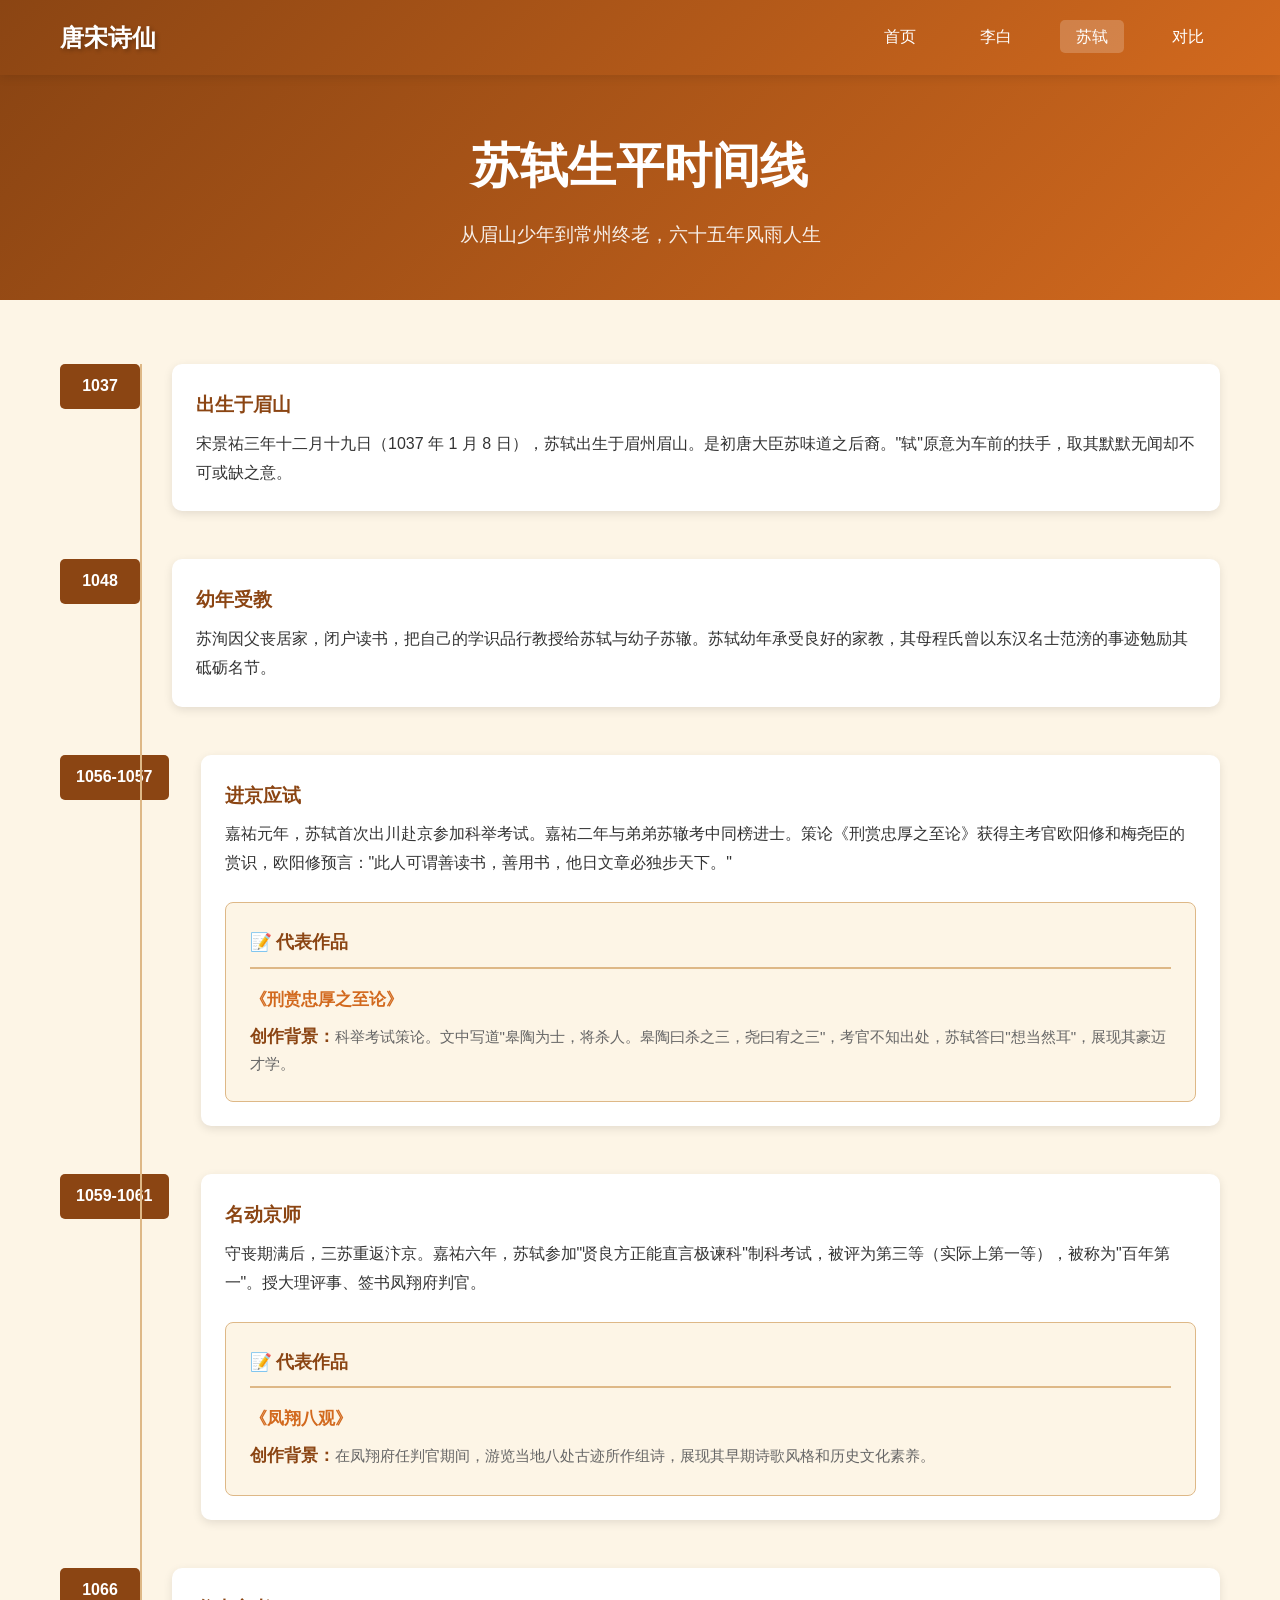
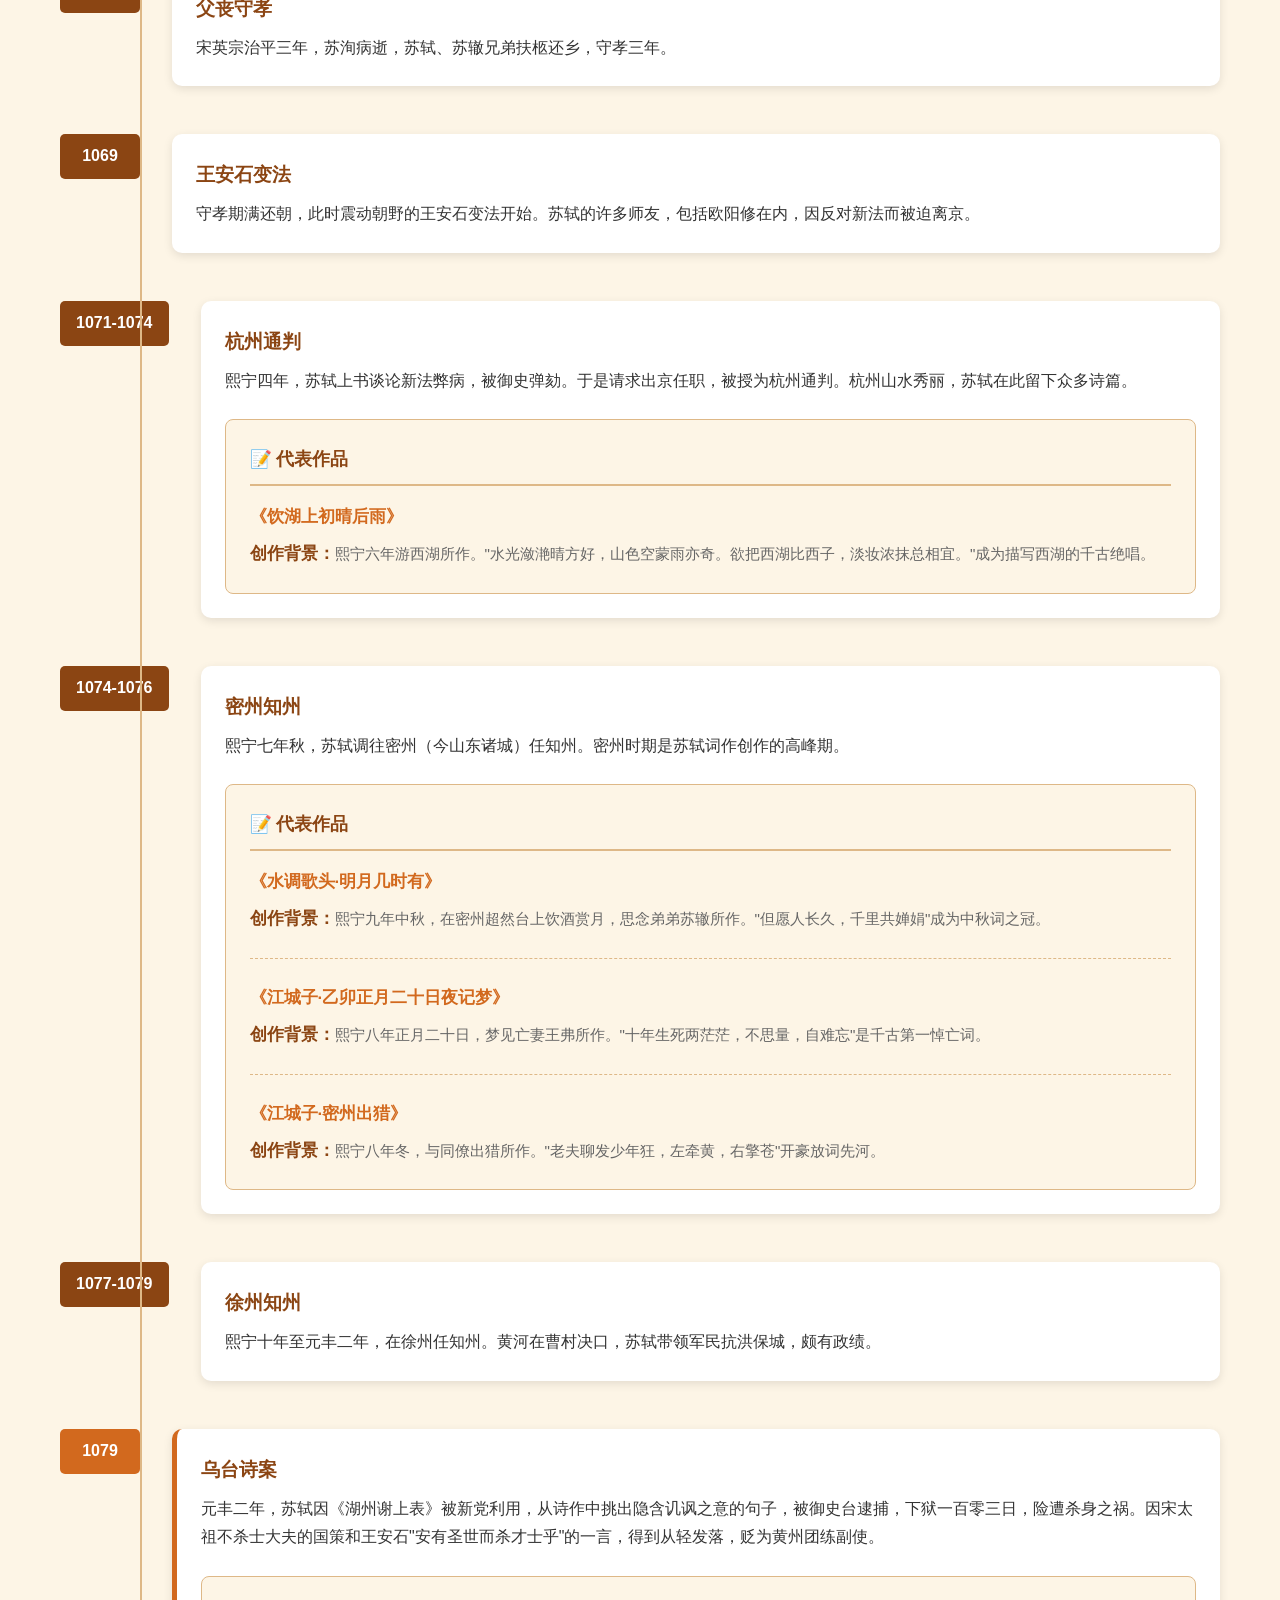
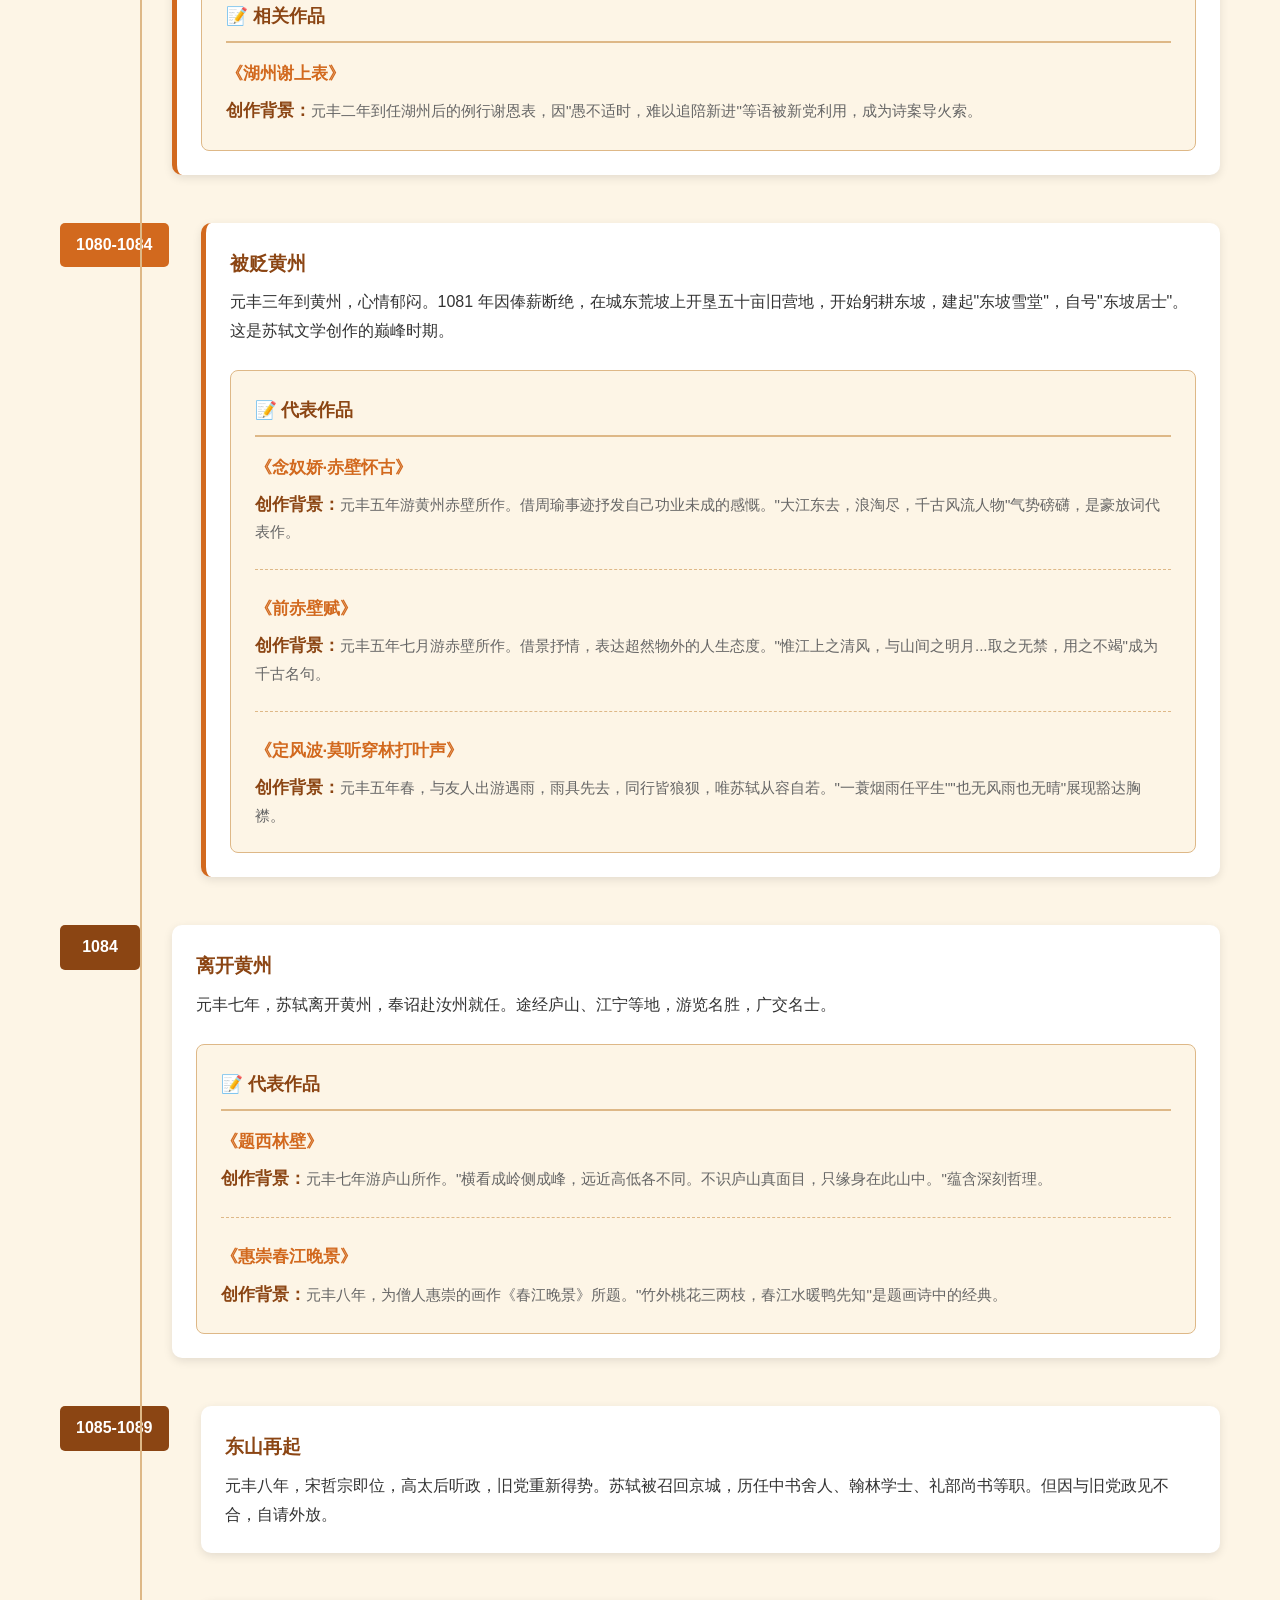
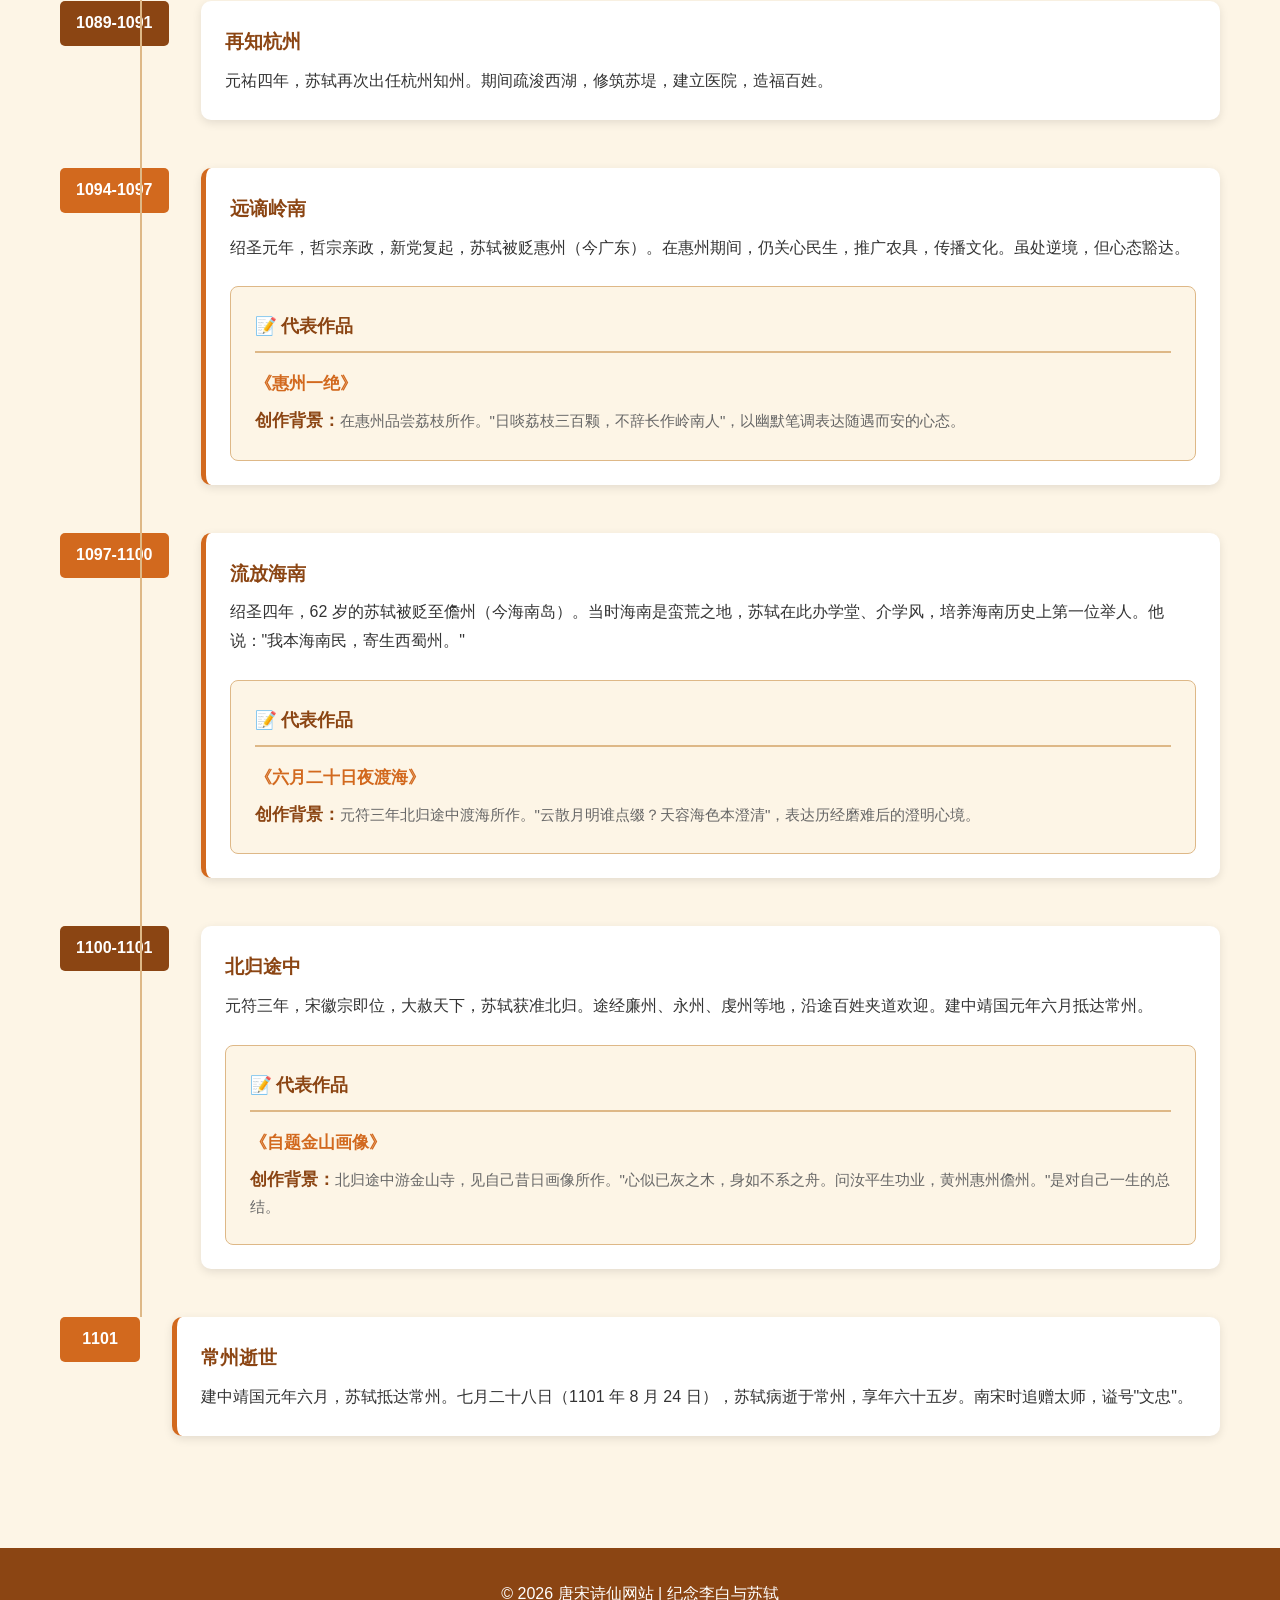
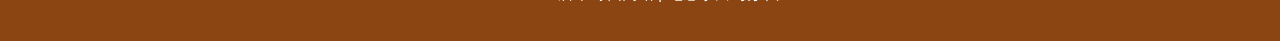
==== commit f94511a0: "feat: 为生平时间线添加作品交互功能 李白时间线 (libai-timeline.html): - 15 首作品添加点击交互链接 - 包含：访戴天山道士不遇、峨眉山月歌、望天门山、静夜思、黄鹤楼送" ====
--- a/dongpo-timeline.html
+++ b/dongpo-timeline.html
@@ -9,20 +9,20 @@
 <body>
     <header>
         <nav>
-            <div class="logo">苏东坡</div>
+            <div class="logo">唐宋诗仙</div>
             <ul class="nav-links">
                 <li><a href="index.html">首页</a></li>
-                <li><a href="timeline.html" class="active">生平</a></li>
-                <li><a href="works.html">作品</a></li>
-                <li><a href="evaluation.html">评价</a></li>
+                <li><a href="libai-index.html">李白</a></li>
+                <li><a href="dongpo-index.html" class="active">苏轼</a></li>
+                <li><a href="comparison.html">对比</a></li>
             </ul>
         </nav>
     </header>
 
     <main>
-        <section class="page-header">
-            <h1>生平时间线</h1>
-            <p>从眉山少年到常州终老，六十四年风雨人生</p>
+        <section class="page-header dongpo">
+            <h1>苏轼生平时间线</h1>
+            <p>从眉山少年到常州终老，六十五年风雨人生</p>
         </section>
 
         <section class="timeline">
@@ -52,7 +52,7 @@
                         <div class="work-box">
                             <h4>📝 代表作品</h4>
                             <div class="work-item">
-                                <strong>《刑赏忠厚之至论》</strong>
+                                <strong><a href="javascript:void(0)" onclick="showWork('dongpo-kaochang')">《刑赏忠厚之至论》</a></strong>
                                 <p><strong>创作背景：</strong>科举考试策论。文中写道"皋陶为士，将杀人。皋陶曰杀之三，尧曰宥之三"，考官不知出处，苏轼答曰"想当然耳"，展现其豪迈才学。</p>
                             </div>
                         </div>
@@ -67,7 +67,7 @@
                         <div class="work-box">
                             <h4>📝 代表作品</h4>
                             <div class="work-item">
-                                <strong>《凤翔八观》</strong>
+                                <strong><a href="javascript:void(0)" onclick="showWork('dongpo-fengxiang')">《凤翔八观》</a></strong>
                                 <p><strong>创作背景：</strong>在凤翔府任判官期间，游览当地八处古迹所作组诗，展现其早期诗歌风格和历史文化素养。</p>
                             </div>
                         </div>
@@ -98,12 +98,8 @@
                         <div class="work-box">
                             <h4>📝 代表作品</h4>
                             <div class="work-item">
-                                <strong>《饮湖上初晴后雨》</strong>
+                                <strong><a href="javascript:void(0)" onclick="showWork('dongpo-yinhushhang')">《饮湖上初晴后雨》</a></strong>
                                 <p><strong>创作背景：</strong>熙宁六年游西湖所作。"水光潋滟晴方好，山色空蒙雨亦奇。欲把西湖比西子，淡妆浓抹总相宜。"成为描写西湖的千古绝唱。</p>
-                            </div>
-                            <div class="work-item">
-                                <strong>《六月二十七日望湖楼醉书》</strong>
-                                <p><strong>创作背景：</strong>在望湖楼上饮酒赏景，恰逢暴雨骤至，即兴所作。"黑云翻墨未遮山，白雨跳珠乱入船"生动描绘西湖骤雨。</p>
                             </div>
                         </div>
                     </div>
@@ -117,15 +113,15 @@
                         <div class="work-box">
                             <h4>📝 代表作品</h4>
                             <div class="work-item">
-                                <strong>《水调歌头·明月几时有》</strong>
+                                <strong><a href="javascript:void(0)" onclick="showWork('dongpo-shuidiaogetou')">《水调歌头·明月几时有》</a></strong>
                                 <p><strong>创作背景：</strong>熙宁九年中秋，在密州超然台上饮酒赏月，思念弟弟苏辙所作。"但愿人长久，千里共婵娟"成为中秋词之冠。</p>
                             </div>
                             <div class="work-item">
-                                <strong>《江城子·乙卯正月二十日夜记梦》</strong>
+                                <strong><a href="javascript:void(0)" onclick="showWork('dongpo-jiangchengzi1')">《江城子·乙卯正月二十日夜记梦》</a></strong>
                                 <p><strong>创作背景：</strong>熙宁八年正月二十日，梦见亡妻王弗所作。"十年生死两茫茫，不思量，自难忘"是千古第一悼亡词。</p>
                             </div>
                             <div class="work-item">
-                                <strong>《江城子·密州出猎》</strong>
+                                <strong><a href="javascript:void(0)" onclick="showWork('dongpo-jiangchengzi2')">《江城子·密州出猎》</a></strong>
                                 <p><strong>创作背景：</strong>熙宁八年冬，与同僚出猎所作。"老夫聊发少年狂，左牵黄，右擎苍"开豪放词先河。</p>
                             </div>
                         </div>
@@ -137,17 +133,6 @@
                     <div class="timeline-content">
                         <h3>徐州知州</h3>
                         <p>熙宁十年至元丰二年，在徐州任知州。黄河在曹村决口，苏轼带领军民抗洪保城，颇有政绩。</p>
-                        <div class="work-box">
-                            <h4>📝 代表作品</h4>
-                            <div class="work-item">
-                                <strong>《徐州谢上表》</strong>
-                                <p><strong>创作背景：</strong>到任徐州后写给皇帝的奏表，表达治理徐州的决心。</p>
-                            </div>
-                            <div class="work-item">
-                                <strong>《浣溪沙·徐门石潭谢雨道上作》</strong>
-                                <p><strong>创作背景：</strong>元丰元年春旱，苏轼去石潭祈雨得雨后所作，描写农村风光和百姓生活。</p>
-                            </div>
-                        </div>
                     </div>
                 </div>
 
@@ -159,12 +144,8 @@
                         <div class="work-box">
                             <h4>📝 相关作品</h4>
                             <div class="work-item">
-                                <strong>《湖州谢上表》</strong>
+                                <strong><a href="javascript:void(0)" onclick="showWork('dongpo-huzhouxie')">《湖州谢上表》</a></strong>
                                 <p><strong>创作背景：</strong>元丰二年到任湖州后的例行谢恩表，因"愚不适时，难以追陪新进"等语被新党利用，成为诗案导火索。</p>
-                            </div>
-                            <div class="work-item">
-                                <strong>《狱中寄子由》</strong>
-                                <p><strong>创作背景：</strong>乌台诗案入狱后写给弟弟苏辙的绝命诗。"是处青山可埋骨，他年夜雨独伤神"，情真意切，感人至深。</p>
                             </div>
                         </div>
                     </div>
@@ -178,24 +159,16 @@
                         <div class="work-box">
                             <h4>📝 代表作品</h4>
                             <div class="work-item">
-                                <strong>《念奴娇·赤壁怀古》</strong>
+                                <strong><a href="javascript:void(0)" onclick="showWork('dongpo-nianjiaoni')">《念奴娇·赤壁怀古》</a></strong>
                                 <p><strong>创作背景：</strong>元丰五年游黄州赤壁所作。借周瑜事迹抒发自己功业未成的感慨。"大江东去，浪淘尽，千古风流人物"气势磅礴，是豪放词代表作。</p>
                             </div>
                             <div class="work-item">
-                                <strong>《前赤壁赋》《后赤壁赋》</strong>
-                                <p><strong>创作背景：</strong>元丰五年七月和十月，两次游赤壁所作。借景抒情，表达超然物外的人生态度。"惟江上之清风，与山间之明月...取之无禁，用之不竭"成为千古名句。</p>
-                            </div>
-                            <div class="work-item">
-                                <strong>《定风波·莫听穿林打叶声》</strong>
+                                <strong><a href="javascript:void(0)" onclick="showWork('dongpo-chibi1')">《前赤壁赋》</a></strong>
+                                <p><strong>创作背景：</strong>元丰五年七月游赤壁所作。借景抒情，表达超然物外的人生态度。"惟江上之清风，与山间之明月...取之无禁，用之不竭"成为千古名句。</p>
+                            </div>
+                            <div class="work-item">
+                                <strong><a href="javascript:void(0)" onclick="showWork('dongpo-dingfengbo')">《定风波·莫听穿林打叶声》</a></strong>
                                 <p><strong>创作背景：</strong>元丰五年春，与友人出游遇雨，雨具先去，同行皆狼狈，唯苏轼从容自若。"一蓑烟雨任平生""也无风雨也无晴"展现豁达胸襟。</p>
-                            </div>
-                            <div class="work-item">
-                                <strong>《卜算子·黄州定慧院寓居作》</strong>
-                                <p><strong>创作背景：</strong>初到黄州，寓居定慧院时所作。"拣尽寒枝不肯栖，寂寞沙洲冷"表达孤高自许、不愿随波逐流的心境。</p>
-                            </div>
-                            <div class="work-item">
-                                <strong>《寒食雨二首》</strong>
-                                <p><strong>创作背景：</strong>元丰五年寒食节，连日阴雨，生活困顿，抒发谪居之苦。后书成《黄州寒食帖》，被誉为"天下第三行书"。</p>
                             </div>
                         </div>
                     </div>
@@ -209,11 +182,11 @@
                         <div class="work-box">
                             <h4>📝 代表作品</h4>
                             <div class="work-item">
-                                <strong>《题西林壁》</strong>
+                                <strong><a href="javascript:void(0)" onclick="showWork('dongpo-tixilinbi')">《题西林壁》</a></strong>
                                 <p><strong>创作背景：</strong>元丰七年游庐山所作。"横看成岭侧成峰，远近高低各不同。不识庐山真面目，只缘身在此山中。"蕴含深刻哲理。</p>
                             </div>
                             <div class="work-item">
-                                <strong>《惠崇春江晚景》</strong>
+                                <strong><a href="javascript:void(0)" onclick="showWork('dongpo-huichong')">《惠崇春江晚景》</a></strong>
                                 <p><strong>创作背景：</strong>元丰八年，为僧人惠崇的画作《春江晚景》所题。"竹外桃花三两枝，春江水暖鸭先知"是题画诗中的经典。</p>
                             </div>
                         </div>
@@ -233,32 +206,6 @@
                     <div class="timeline-content">
                         <h3>再知杭州</h3>
                         <p>元祐四年，苏轼再次出任杭州知州。期间疏浚西湖，修筑苏堤，建立医院，造福百姓。</p>
-                        <div class="work-box">
-                            <h4>📝 代表作品</h4>
-                            <div class="work-item">
-                                <strong>《饮湖上初晴后雨二首》</strong>
-                                <p><strong>创作背景：</strong>再次游西湖所作，进一步赞美西湖美景。</p>
-                            </div>
-                            <div class="work-item">
-                                <strong>《六月二十日夜渡海》</strong>
-                                <p><strong>创作背景：</strong>离任杭州时所作，表达对杭州的眷恋之情。</p>
-                            </div>
-                        </div>
-                    </div>
-                </div>
-
-                <div class="timeline-item">
-                    <div class="timeline-year">1093-1094</div>
-                    <div class="timeline-content">
-                        <h3>知颍州、扬州、定州</h3>
-                        <p>元祐年间，苏轼先后任颍州、扬州、定州知州，关心民生，颇有政绩。</p>
-                        <div class="work-box">
-                            <h4>📝 代表作品</h4>
-                            <div class="work-item">
-                                <strong>《扬州慢·淮左名都》</strong>
-                                <p><strong>创作背景：</strong>在扬州任上所作，描写扬州繁华与历史沧桑。</p>
-                            </div>
-                        </div>
                     </div>
                 </div>
 
@@ -270,16 +217,8 @@
                         <div class="work-box">
                             <h4>📝 代表作品</h4>
                             <div class="work-item">
-                                <strong>《惠州一绝》</strong>
+                                <strong><a href="javascript:void(0)" onclick="showWork('dongpo-huizhoujue')">《惠州一绝》</a></strong>
                                 <p><strong>创作背景：</strong>在惠州品尝荔枝所作。"日啖荔枝三百颗，不辞长作岭南人"，以幽默笔调表达随遇而安的心态。</p>
-                            </div>
-                            <div class="work-item">
-                                <strong>《纵笔》</strong>
-                                <p><strong>创作背景：</strong>在惠州所作。"白头萧散满霜风，小阁藤床寄病容。报道先生春睡美，道人轻打五更钟。"展现闲适生活。</p>
-                            </div>
-                            <div class="work-item">
-                                <strong>《蝶恋花·春景》</strong>
-                                <p><strong>创作背景：</strong>惠州时期所作。"枝上柳绵吹又少，天涯何处无芳草"表达豁达情怀。</p>
                             </div>
                         </div>
                     </div>
@@ -293,16 +232,8 @@
                         <div class="work-box">
                             <h4>📝 代表作品</h4>
                             <div class="work-item">
-                                <strong>《六月二十日夜渡海》</strong>
+                                <strong><a href="javascript:void(0)" onclick="showWork('dongpo-duhai')">《六月二十日夜渡海》</a></strong>
                                 <p><strong>创作背景：</strong>元符三年北归途中渡海所作。"云散月明谁点缀？天容海色本澄清"，表达历经磨难后的澄明心境。</p>
-                            </div>
-                            <div class="work-item">
-                                <strong>《儋耳》</strong>
-                                <p><strong>创作背景：</strong>在儋州所作，描写海南风土人情和自己的生活。</p>
-                            </div>
-                            <div class="work-item">
-                                <strong>《谪居三适》</strong>
-                                <p><strong>创作背景：</strong>描写在海南的三种舒适生活：旦起理发、午窗坐睡、夜卧濯足，展现乐观心态。</p>
                             </div>
                         </div>
                     </div>
@@ -316,7 +247,7 @@
                         <div class="work-box">
                             <h4>📝 代表作品</h4>
                             <div class="work-item">
-                                <strong>《自题金山画像》</strong>
+                                <strong><a href="javascript:void(0)" onclick="showWork('dongpo-jinshan')">《自题金山画像》</a></strong>
                                 <p><strong>创作背景：</strong>北归途中游金山寺，见自己昔日画像所作。"心似已灰之木，身如不系之舟。问汝平生功业，黄州惠州儋州。"是对自己一生的总结。</p>
                             </div>
                         </div>
@@ -328,13 +259,6 @@
                     <div class="timeline-content">
                         <h3>常州逝世</h3>
                         <p>建中靖国元年六月，苏轼抵达常州。七月二十八日（1101 年 8 月 24 日），苏轼病逝于常州，享年六十五岁。南宋时追赠太师，谥号"文忠"。</p>
-                        <div class="work-box">
-                            <h4>📝 绝笔之作</h4>
-                            <div class="work-item">
-                                <strong>《临终诗》</strong>
-                                <p><strong>创作背景：</strong>临终前所作。"心似已灰之木，身如不系之舟。问汝平生功业，黄州惠州儋州。"以自嘲口吻总结一生，三个贬谪之地却是其文学成就最高之处，意味深长。</p>
-                            </div>
-                        </div>
                     </div>
                 </div>
 
@@ -342,10 +266,457 @@
         </section>
     </main>
 
+    <!-- 作品详情模态框 -->
+    <div id="work-modal" class="modal">
+        <div class="modal-content">
+            <span class="modal-close" onclick="closeModal()">&times;</span>
+            <div id="modal-body"></div>
+        </div>
+    </div>
+
     <footer>
         <div class="container">
-            <p>© 2026 苏轼生平网站 | 纪念百世士苏东坡</p>
+            <p>© 2026 唐宋诗仙网站 | 纪念李白与苏轼</p>
         </div>
     </footer>
+
+    <script>
+        const worksData = {
+            'dongpo-kaochang': {
+                title: '刑赏忠厚之至论',
+                period: '嘉祐二年（1057 年）',
+                content: `（节选）\n\n皋陶为士，将杀人。皋陶曰杀之三，尧曰宥之三。故天下畏皋陶执法之坚，而乐尧用刑之宽。\n\n四岳曰："鲧可用。"尧曰："不可。鲧方命圮族。"既而曰："试之！"何尧之不听皋陶之杀人，而从四岳之用鲧也？\n\n然则圣人之意，盖亦可见矣。`,
+                appreciation: `【作品赏析】
+
+这是苏轼科举考试的策论，作于嘉祐二年（1057 年），当时苏轼 21 岁。
+
+🌟 思想内容：
+• 论述刑赏应当以忠厚为本
+• 主张慎刑宽民的政治理念
+• 展现儒家仁政思想
+
+🎨 艺术特色：
+• 论点鲜明，论证有力
+• 用典自然，说理透彻
+• 文气充沛，纵横捭阖
+
+💡 创作趣事：
+文中写道"皋陶为士，将杀人。皋陶曰杀之三，尧曰宥之三"，考官欧阳修不知出处，问苏轼，苏轼答曰："想当然耳。"欧阳修非但不怪，反而更加欣赏苏轼的才学和豪迈。`,
+                background: '嘉祐二年（1057 年），苏轼参加科举考试，作此策论。主考官欧阳修读后大为赞赏，本想取为第一，但误以为是弟子曾巩所作，为避嫌取为第二。'
+            },
+            'dongpo-fengxiang': {
+                title: '凤翔八观（选）',
+                period: '凤翔时期（1061-1065 年）',
+                content: `（组诗，共八首，此为其中一首）\n\n石鼓歌\n\n冬十二月岁辛丑，我初从政见鲁叟。\n旧闻石鼓今见之，文字郁律蛟蛇走。`,
+                appreciation: `【作品赏析】
+
+《凤翔八观》是苏轼在凤翔府任判官期间所作组诗，共八首，描写当地八处古迹。
+
+🌟 思想内容：
+• 咏史怀古，感叹历史兴亡
+• 展现历史文化素养
+• 表达政治抱负
+
+🎨 艺术特色：
+• 用典丰富，学识渊博
+• 语言凝练，意境深远
+• 七言古诗，气势恢宏`,
+                background: '嘉祐六年至治平元年（1061-1065 年），苏轼任凤翔府判官期间，游览当地古迹，写下这组诗。'
+            },
+            'dongpo-yinhushhang': {
+                title: '饮湖上初晴后雨',
+                period: '杭州时期（1073 年）',
+                content: `水光潋滟晴方好，
+山色空蒙雨亦奇。
+欲把西湖比西子，
+淡妆浓抹总相宜。`,
+                appreciation: `【作品赏析】
+
+《饮湖上初晴后雨》是苏轼描写西湖的代表作，作于熙宁六年（1073 年），当时苏轼任杭州通判。
+
+🌟 思想内容：
+• 描写西湖晴天和雨天的美景
+• 以美人比喻西湖
+• 表达对西湖的赞美
+
+🎨 艺术特色：
+• 对比手法：晴雨对比
+• 比喻巧妙：西湖比西子
+• 语言优美，意境深远
+• 成为西湖的"定评"
+
+💡 名句解读：
+"欲把西湖比西子，淡妆浓抹总相宜"——这两句是千古名句：想把西湖比作西施，无论是淡妆还是浓抹，都非常合适。这个比喻极为巧妙，西施是古代美女，西湖是自然美景，二者都有天然之美，无论何种状态都美。从此，西湖有了"西子湖"的别称。`,
+                background: '熙宁六年（1073 年），苏轼任杭州通判，与友人游西湖，饮酒时天气由晴转雨，苏轼即兴写下这组诗，共两首，这是第二首。'
+            },
+            'dongpo-shuidiaogetou': {
+                title: '水调歌头·明月几时有',
+                period: '密州时期（1076 年）',
+                content: `明月几时有？把酒问青天。
+不知天上宫阙，今夕是何年。
+我欲乘风归去，又恐琼楼玉宇，高处不胜寒。
+起舞弄清影，何似在人间。
+
+转朱阁，低绮户，照无眠。
+不应有恨，何事长向别时圆？
+人有悲欢离合，月有阴晴圆缺，此事古难全。
+但愿人长久，千里共婵娟。`,
+                appreciation: `【作品赏析】
+
+《水调歌头·明月几时有》是苏轼中秋词的代表作，作于丙辰年（1076 年）中秋，当时苏轼在密州（今山东诸城）任知州。
+
+🌟 思想内容：
+• 上阕问月：把酒问天，想象月宫，表达出世与入世的矛盾
+• 下阕怀人：望月思亲，怀念弟弟苏辙
+• 结尾祝愿：表达对亲人的美好祝愿
+
+🎨 艺术特色：
+• 想象丰富，意境深远
+• 情理交融，哲理深刻
+• 语言优美，音律和谐
+• 被誉为"中秋词之冠"
+
+💡 名句解读：
+"人有悲欢离合，月有阴晴圆缺，此事古难全"——这三句蕴含深刻哲理：人生有悲欢离合，月亮有阴晴圆缺，这都是自然规律，自古以来就难以完美。这种对人生缺憾的坦然接受，体现了苏轼的豁达智慧。
+
+"但愿人长久，千里共婵娟"——结尾两句表达对亲人的美好祝愿：只希望亲人平安长久，即使相隔千里，也能共享这美好的月光。",
+                background: '熙宁九年（1076 年）中秋，苏轼在密州任知州，与弟弟苏辙已七年未见面。中秋之夜，苏轼饮酒赏月，思念亲人，写下这首千古名篇。'
+            },
+            'dongpo-jiangchengzi1': {
+                title: '江城子·乙卯正月二十日夜记梦',
+                period: '密州时期（1075 年）',
+                content: `十年生死两茫茫，不思量，自难忘。
+千里孤坟，无处话凄凉。
+纵使相逢应不识，尘满面，鬓如霜。
+
+夜来幽梦忽还乡，小轩窗，正梳妆。
+相顾无言，惟有泪千行。
+料得年年肠断处，明月夜，短松冈。`,
+                appreciation: `【作品赏析】
+
+这是苏轼为悼念亡妻王弗所作的词，作于熙宁八年（1075 年）正月二十日，当时苏轼在密州任知州。
+
+🌟 思想内容：
+• 上阕写别后思念：生死相隔十年，难忘亡妻
+• 下阕记梦境相见：梦中还乡，见妻子梳妆
+• 结尾想象：明月夜下，短松冈上，年年断肠
+
+🎨 艺术特色：
+• 真情实感，感人至深
+• 虚实结合，梦境与现实交织
+• 语言朴素，情深意切
+• 被誉为"千古第一悼亡词"
+
+💡 名句解读：
+"十年生死两茫茫，不思量，自难忘"——开篇三句直抒胸臆：妻子去世十年，生死相隔，即使不去刻意想念，也难以忘怀。这种深沉的思念，无需修饰，自然动人。`,
+                background: '苏轼 19 岁时与 16 岁的王弗结婚，夫妻恩爱。治平二年（1065 年），王弗病逝，年仅 27 岁。熙宁八年（1075 年）正月二十日，苏轼梦见亡妻，醒来后写下这首悼亡词。'
+            },
+            'dongpo-jiangchengzi2': {
+                title: '江城子·密州出猎',
+                period: '密州时期（1075 年）',
+                content: `老夫聊发少年狂，左牵黄，右擎苍，锦帽貂裘，千骑卷平冈。为报倾城随太守，亲射虎，看孙郎。
+
+酒酣胸胆尚开张。鬓微霜，又何妨！持节云中，何日遣冯唐？会挽雕弓如满月，西北望，射天狼。`,
+                appreciation: `【作品赏析】
+
+这是苏轼豪放词的代表作之一，作于熙宁八年（1075 年）冬，当时苏轼在密州任知州。
+
+🌟 思想内容：
+• 描写出猎的壮观场面
+• 表达报国杀敌的壮志
+• 展现豪迈不羁的个性
+
+🎨 艺术特色：
+• 气势磅礴，场面宏大
+• 用典自然，抒发抱负
+• 开创豪放词风
+
+💡 名句解读：
+"老夫聊发少年狂"——开篇一句，展现诗人虽已中年，但仍有少年般的豪情壮志。"会挽雕弓如满月，西北望，射天狼"——表达渴望为国效力、抵御外敌的爱国情怀。`,
+                background: '熙宁八年冬，苏轼与同僚出猎，写下这首词，表达自己虽遭排挤，但仍关心国家命运的爱国情怀。'
+            },
+            'dongpo-huzhouxie': {
+                title: '湖州谢上表（节选）',
+                period: '元丰二年（1079 年）',
+                content: `（节选）\n\n臣轼言：伏蒙圣恩，就差臣知湖州者。愚不适时，难以追陪新进。老不生事，或能牧养小民。`,
+                appreciation: `【作品赏析】
+
+这是苏轼到任湖州后写给皇帝的例行谢恩表，却因其中几句话被新党利用，成为"乌台诗案"的导火索。
+
+🌟 事件经过：
+• "愚不适时，难以追陪新进"——被解读为讽刺新党
+• "老不生事，或能牧养小民"——被解读为对皇帝不敬
+• 新党从苏轼诗作中挑出"隐含讥讽"的句子
+• 苏轼被逮捕入狱，下狱 103 日
+
+💡 历史影响：
+乌台诗案是苏轼人生的重大转折点，此后被贬黄州，却成就了文学创作的巅峰。`,
+                background: '元丰二年（1079 年），苏轼到任湖州后写此谢恩表，不料被新党利用，引发乌台诗案。'
+            },
+            'dongpo-nianjiaoni': {
+                title: '念奴娇·赤壁怀古',
+                period: '黄州时期（1082 年）',
+                content: `大江东去，浪淘尽，千古风流人物。
+故垒西边，人道是，三国周郎赤壁。
+乱石穿空，惊涛拍岸，卷起千堆雪。
+江山如画，一时多少豪杰。
+
+遥想公瑾当年，小乔初嫁了，雄姿英发。
+羽扇纶巾，谈笑间，樯橹灰飞烟灭。
+故国神游，多情应笑我，早生华发。
+人生如梦，一尊还酹江月。`,
+                appreciation: `【作品赏析】
+
+《念奴娇·赤壁怀古》是苏轼豪放词的代表作，作于元丰五年（1082 年）七月，当时苏轼谪居黄州，游赤壁所作。
+
+🌟 思想内容：
+• 上阕写景：描绘长江奔流、赤壁险峻的壮阔景象
+• 下阕怀古：追忆周瑜年轻有为，对比自己功业未成
+• 结尾抒情：以酒祭江，表达超脱豁达的人生态度
+
+🎨 艺术特色：
+• 气势磅礴，意境开阔
+• 写景、咏史、抒情融为一体
+• 语言豪迈，音律铿锵
+• 开创豪放词风，影响深远
+
+💡 名句解读：
+"大江东去，浪淘尽，千古风流人物"——开篇气势磅礴，以长江东去比喻时光流逝，千古英雄都如浪花般被淘尽。
+
+"人生如梦，一尊还酹江月"——结尾两句，诗人感叹人生短暂如梦，不如以酒祭江月，表达超脱豁达的情怀。`,
+                background: '元丰五年（1082 年），苏轼谪居黄州第三年，七月游览黄州赤壁，触景生情，写下这首千古绝唱。此时苏轼 47 岁，功业未成，已生华发。'
+            },
+            'dongpo-chibi1': {
+                title: '前赤壁赋',
+                period: '黄州时期（1082 年）',
+                content: `壬戌之秋，七月既望，苏子与客泛舟游于赤壁之下。清风徐来，水波不兴。举酒属客，诵明月之诗，歌窈窕之章。少焉，月出于东山之上，徘徊于斗牛之间。白露横江，水光接天。纵一苇之所如，凌万顷之茫然。浩浩乎如冯虚御风，而不知其所止；飘飘乎如遗世独立，羽化而登仙。
+...
+惟江上之清风，与山间之明月，耳得之而为声，目遇之而成色，取之无禁，用之不竭。是造物者之无尽藏也，而吾与子之所共适。`,
+                appreciation: `【作品赏析】
+
+《前赤壁赋》作于元丰五年（1082 年）七月，是苏轼散文的代表作。
+
+🌟 思想内容：
+• 描写夜游赤壁的美景
+• 通过主客问答，探讨人生哲理
+• 表达超然物外、随缘自适的人生态度
+
+🎨 艺术特色：
+• 写景、抒情、议论融为一体
+• 主客问答，形式新颖
+• 语言优美，骈散结合
+• 意境深远，哲理深刻
+
+💡 名句解读：
+"惟江上之清风，与山间之明月，耳得之而为声，目遇之而成色，取之无禁，用之不竭"——这段写大自然的美好，可以随意取用，无穷无尽。这是苏轼对自然之美的赞美，也是对精神自由的追求。`,
+                background: '元丰五年七月十六日，苏轼与友人夜游黄州赤壁，赏月泛舟，饮酒赋诗，写下这篇千古名赋。'
+            },
+            'dongpo-dingfengbo': {
+                title: '定风波·莫听穿林打叶声',
+                period: '黄州时期（1082 年）',
+                content: `莫听穿林打叶声，何妨吟啸且徐行。
+竹杖芒鞋轻胜马，谁怕？一蓑烟雨任平生。
+
+料峭春风吹酒醒，微冷，山头斜照却相迎。
+回首向来萧瑟处，归去，也无风雨也无晴。`,
+                appreciation: `【作品赏析】
+
+《定风波》作于元丰五年（1082 年）春，当时苏轼谪居黄州。
+
+🌟 思想内容：
+• 上阕写雨中徐行：不惧风雨，从容前行
+• 下阕写雨后感受：风雨过后，归于平静
+• 表达超然物外、随遇而安的人生态度
+
+🎨 艺术特色：
+• 即景抒情，寓理于事
+• 语言洒脱，节奏明快
+• "谁怕"二字，展现豪迈气概
+• 结尾富含哲理
+
+💡 名句解读：
+"竹杖芒鞋轻胜马，谁怕？一蓑烟雨任平生"——这三句展现苏轼的豪迈与洒脱：拄竹杖、穿草鞋，比骑马还轻快；有什么可怕的？一身蓑衣，任凭风雨，照样过一生。
+
+"回首向来萧瑟处，归去，也无风雨也无晴"——结尾三句富含哲理：回头看看刚才风雨萧瑟的地方，现在归于平静，既无所谓的风雨，也无所谓的晴朗。这表达了超然物外、宠辱不惊的人生境界。`,
+                background: '元丰五年三月七日，苏轼与友人出游，途中遇雨，雨具已先被带走，同行的人都狼狈不堪，只有苏轼从容自若。雨后放晴，苏轼写下这首词。'
+            },
+            'dongpo-tixilinbi': {
+                title: '题西林壁',
+                period: '庐山时期（1084 年）',
+                content: `横看成岭侧成峰，
+远近高低各不同。
+不识庐山真面目，
+只缘身在此山中。`,
+                appreciation: `【作品赏析】
+
+《题西林壁》是苏轼哲理诗的代表作，作于元丰七年（1084 年），当时苏轼游庐山，题诗于西林寺墙壁上。
+
+🌟 思想内容：
+• 描写庐山的不同面貌
+• 阐述"当局者迷"的哲理
+• 表达认识事物的辩证观点
+
+🎨 艺术特色：
+• 语言浅显，哲理深刻
+• 即景说理，自然贴切
+• 对仗工整，朗朗上口
+• 千古传诵的哲理名句
+
+💡 名句解读：
+"不识庐山真面目，只缘身在此山中"——这两句是千古名句：为什么看不清庐山的真实面貌？只因为自己身处山中。这不仅是写景，更是阐述哲理：人们往往因为身处其中，而看不清事物的真相。`,
+                background: '元丰七年（1084 年），苏轼离开黄州，奉诏赴汝州，途经庐山，游览多日，写下这组诗。'
+            },
+            'dongpo-huichong': {
+                title: '惠崇春江晚景',
+                period: '题画诗（1085 年）',
+                content: `竹外桃花三两枝，
+春江水暖鸭先知。
+蒌蒿满地芦芽短，
+正是河豚欲上时。`,
+                appreciation: `【作品赏析】
+
+《惠崇春江晚景》是苏轼题画诗的代表作，作于元丰八年（1085 年），为僧人惠崇的画作《春江晚景》所题。
+
+🌟 思想内容：
+• 描写画中春江美景
+• 融入诗人的想象
+• 表达对春天的喜爱
+
+🎨 艺术特色：
+• 诗画结合，相得益彰
+• 细节生动，富有生活气息
+• "鸭先知"想象巧妙
+• 语言清新自然
+
+💡 名句解读：
+"春江水暖鸭先知"——这句是千古名句：春天江水变暖，鸭子最先知道。这不仅是写实，更蕴含哲理：只有亲身体验，才能有所感知。`,
+                background: '元丰八年（1085 年），苏轼在汴京，见到僧人惠崇的画作《春江晚景》，题诗其上。'
+            },
+            'dongpo-huizhoujue': {
+                title: '惠州一绝',
+                period: '惠州时期（1095 年）',
+                content: `罗浮山下四时春，
+卢橘杨梅次第新。
+日啖荔枝三百颗，
+不辞长作岭南人。`,
+                appreciation: `【作品赏析】
+
+《惠州一绝》作于绍圣二年（1095 年），当时苏轼被贬惠州。
+
+🌟 思想内容：
+• 描写岭南的物产丰富
+• 表达随遇而安的心态
+• 展现乐观豁达的胸襟
+
+🎨 艺术特色：
+• 语言通俗，朗朗上口
+• 以幽默笔调写贬谪生活
+• 展现诗人乐观精神
+
+💡 名句解读：
+"日啖荔枝三百颗，不辞长作岭南人"——这两句以幽默的笔调说：每天能吃三百颗荔枝，我愿意长久地做岭南人。表面看是赞美荔枝，实则表达随遇而安、乐观豁达的心态。`,
+                background: '绍圣二年（1095 年），苏轼被贬惠州，生活清苦，但心态乐观，写下此诗。'
+            },
+            'dongpo-duhai': {
+                title: '六月二十日夜渡海',
+                period: '北归途中（1100 年）',
+                content: `参横斗转欲三更，苦雨终风也解晴。
+云散月明谁点缀？天容海色本澄清。
+空余鲁叟乘桴意，粗识轩辕奏乐声。
+九死南荒吾不恨，兹游奇绝冠平生。`,
+                appreciation: `【作品赏析】
+
+此诗作于元符三年（1100 年），苏轼从海南岛北归，渡海时所作。
+
+🌟 思想内容：
+• 描写渡海时的景色
+• 表达历经磨难后的澄明心境
+• 展现豁达乐观的人生态度
+
+🎨 艺术特色：
+• 即景抒情，寓理于景
+• 用典自然，意蕴深远
+• 对仗工整，音律和谐
+
+💡 名句解读：
+"云散月明谁点缀？天容海色本澄清"——这两句写云散月明，天空和大海本来都是澄清的。这不仅是写景，更是写诗人历经磨难后的心境：风雨过后，内心归于澄明。
+
+"九死南荒吾不恨，兹游奇绝冠平生"——结尾两句说：在南方荒僻之地九死一生，但我不怨恨，这次游历的奇绝经历，是我平生最宝贵的财富。这展现了苏轼超然豁达的人生态度。`,
+                background: '元符三年（1100 年），宋徽宗即位，大赦天下，苏轼从海南岛北归，渡海时写下此诗。'
+            },
+            'dongpo-jinshan': {
+                title: '自题金山画像',
+                period: '北归途中（1101 年）',
+                content: `心似已灰之木，
+身如不系之舟。
+问汝平生功业，
+黄州惠州儋州。`,
+                appreciation: `【作品赏析】
+
+这是苏轼临终前的绝笔之作，作于建中靖国元年（1101 年），北归途中游金山寺时。
+
+🌟 思想内容：
+• 总结自己的一生
+• 表达对功名的超脱
+• 展现豁达的人生态度
+
+🎨 艺术特色：
+• 语言简练，意蕴深远
+• 自嘲口吻，意味深长
+• 二十八字，概括一生
+
+💡 名句解读：
+"心似已灰之木，身如不系之舟"——这两句写自己心境如死灰般平静，身体像没有系绳的小船一样漂泊。这是历经沧桑后的超脱。
+
+"问汝平生功业，黄州惠州儋州"——这两句是苏轼对自己一生的总结：问我平生的功业在哪里？就在黄州、惠州、儋州这三个贬谪之地。这是自嘲，也是自豪——三个贬谪之地，却是他文学成就最高之处。`,
+                background: '建中靖国元年（1101 年），苏轼北归途中游金山寺，见到自己昔日的画像，题下此诗。不久后苏轼病逝于常州，此诗成为其绝笔。'
+            }
+        };
+
+        function showWork(workId) {
+            const work = worksData[workId];
+            const modalBody = document.getElementById('modal-body');
+            
+            modalBody.innerHTML = `
+                <div class="modal-header dongpo-modal">
+                    <h2>${work.title}</h2>
+                    <p class="modal-period">${work.period}</p>
+                </div>
+                <div class="modal-section">
+                    <h3>📖 作品全文</h3>
+                    <pre class="modal-content-text">${work.content}</pre>
+                </div>
+                <div class="modal-section">
+                    <h3>📜 创作背景</h3>
+                    <p>${work.background}</p>
+                </div>
+                <div class="modal-section">
+                    <h3>💡 作品赏析</h3>
+                    <div class="appreciation-text">${work.appreciation.replace(/\n/g, '<br>')}</div>
+                </div>
+            `;
+            
+            document.getElementById('work-modal').style.display = 'flex';
+            document.body.style.overflow = 'hidden';
+        }
+
+        function closeModal() {
+            document.getElementById('work-modal').style.display = 'none';
+            document.body.style.overflow = 'auto';
+        }
+
+        window.onclick = function(event) {
+            const modal = document.getElementById('work-modal');
+            if (event.target == modal) {
+                closeModal();
+            }
+        }
+
+        document.addEventListener('keydown', function(event) {
+            if (event.key === 'Escape') {
+                closeModal();
+            }
+        });
+    </script>
 </body>
 </html>
--- a/css/style.css
+++ b/css/style.css
@@ -794,6 +794,216 @@
     text-align: right;
     color: var(--light-text);
     font-size: 0.95rem;
+}
+
+/* 模态框样式 */
+.modal {
+    display: none;
+    position: fixed;
+    z-index: 1000;
+    left: 0;
+    top: 0;
+    width: 100%;
+    height: 100%;
+    background-color: rgba(0,0,0,0.6);
+    justify-content: center;
+    align-items: center;
+    backdrop-filter: blur(5px);
+}
+
+.modal-content {
+    background: var(--bg-color);
+    border-radius: 15px;
+    width: 90%;
+    max-width: 900px;
+    max-height: 90vh;
+    overflow-y: auto;
+    position: relative;
+    box-shadow: 0 20px 60px rgba(0,0,0,0.3);
+    animation: modalSlideIn 0.3s ease-out;
+}
+
+@keyframes modalSlideIn {
+    from {
+        opacity: 0;
+        transform: translateY(-50px);
+    }
+    to {
+        opacity: 1;
+        transform: translateY(0);
+    }
+}
+
+.modal-close {
+    position: absolute;
+    top: 1.5rem;
+    right: 1.5rem;
+    font-size: 2.5rem;
+    font-weight: bold;
+    color: var(--light-text);
+    cursor: pointer;
+    transition: color 0.3s ease;
+    z-index: 10;
+    line-height: 1;
+}
+
+.modal-close:hover {
+    color: var(--libai-primary);
+}
+
+.modal-header {
+    background: linear-gradient(135deg, var(--libai-primary), var(--libai-secondary));
+    color: white;
+    padding: 2.5rem 2rem;
+    border-radius: 15px 15px 0 0;
+    text-align: center;
+}
+
+.modal-header h2 {
+    font-size: 2.5rem;
+    margin-bottom: 0.5rem;
+    text-shadow: 2px 2px 4px rgba(0,0,0,0.3);
+}
+
+.modal-period {
+    font-size: 1.1rem;
+    opacity: 0.9;
+    font-style: italic;
+}
+
+.modal-section {
+    padding: 2rem;
+    border-bottom: 1px solid var(--border-color);
+}
+
+.modal-section:last-child {
+    border-bottom: none;
+}
+
+.modal-section h3 {
+    font-size: 1.5rem;
+    color: var(--libai-primary);
+    margin-bottom: 1.5rem;
+    padding-bottom: 0.5rem;
+    border-bottom: 3px solid var(--libai-accent);
+    display: inline-block;
+}
+
+.modal-content-text {
+    background: white;
+    padding: 2rem;
+    border-radius: 10px;
+    font-size: 1.2rem;
+    line-height: 2;
+    white-space: pre-wrap;
+    overflow-x: auto;
+    border-left: 5px solid var(--libai-primary);
+    box-shadow: 0 3px 10px rgba(0,0,0,0.05);
+}
+
+.appreciation-text {
+    font-size: 1.05rem;
+    line-height: 2;
+    color: var(--text-color);
+}
+
+.appreciation-text strong {
+    color: var(--libai-primary);
+    font-size: 1.1rem;
+}
+
+/* 作品卡片交互 */
+.work-card {
+    cursor: pointer;
+    transition: all 0.3s ease;
+    position: relative;
+}
+
+.work-card:hover {
+    transform: translateY(-8px);
+    box-shadow: 0 10px 30px rgba(30, 58, 138, 0.2);
+}
+
+.click-hint {
+    color: var(--libai-secondary);
+    font-size: 0.9rem;
+    margin-top: 1rem;
+    font-weight: bold;
+    opacity: 0.8;
+}
+
+.work-preview {
+    color: var(--light-text);
+    font-style: italic;
+    margin: 1rem 0;
+    line-height: 1.6;
+}
+
+/* 苏轼作品页面特殊样式 */
+.dongpo-works .work-card:hover {
+    box-shadow: 0 10px 30px rgba(139, 69, 19, 0.2);
+}
+
+.dongpo-works .click-hint {
+    color: var(--dongpo-secondary);
+}
+
+.dongpo-works .modal-header {
+    background: linear-gradient(135deg, var(--dongpo-primary), var(--dongpo-secondary));
+}
+
+.dongpo-works .modal-section h3 {
+    color: var(--dongpo-primary);
+    border-bottom-color: var(--dongpo-accent);
+}
+
+.dongpo-works .modal-content-text {
+    border-left-color: var(--dongpo-primary);
+}
+
+.dongpo-works .appreciation-text strong {
+    color: var(--dongpo-primary);
+}
+
+/* 苏轼模态框主题 */
+.dongpo-modal {
+    background: linear-gradient(135deg, var(--dongpo-primary), var(--dongpo-secondary)) !important;
+}
+
+.timeline .modal-content-text {
+    border-left-color: var(--dongpo-primary);
+}
+
+.timeline .modal-section h3 {
+    color: var(--dongpo-primary);
+    border-bottom-color: var(--dongpo-accent);
+}
+
+/* 作品链接样式 */
+.work-item strong a {
+    color: inherit;
+    text-decoration: none;
+    border-bottom: 2px solid transparent;
+    transition: all 0.3s ease;
+    cursor: pointer;
+}
+
+.work-box.libai-style .work-item strong a {
+    color: inherit;
+}
+
+.work-box .work-item strong a:hover {
+    color: var(--libai-secondary);
+    border-bottom-color: var(--libai-secondary);
+}
+
+.work-box .work-item strong a {
+    color: var(--dongpo-secondary);
+}
+
+.work-box .work-item strong a:hover {
+    color: var(--dongpo-primary);
+    border-bottom-color: var(--dongpo-primary);
 }
 
 /* 作品页面样式 */
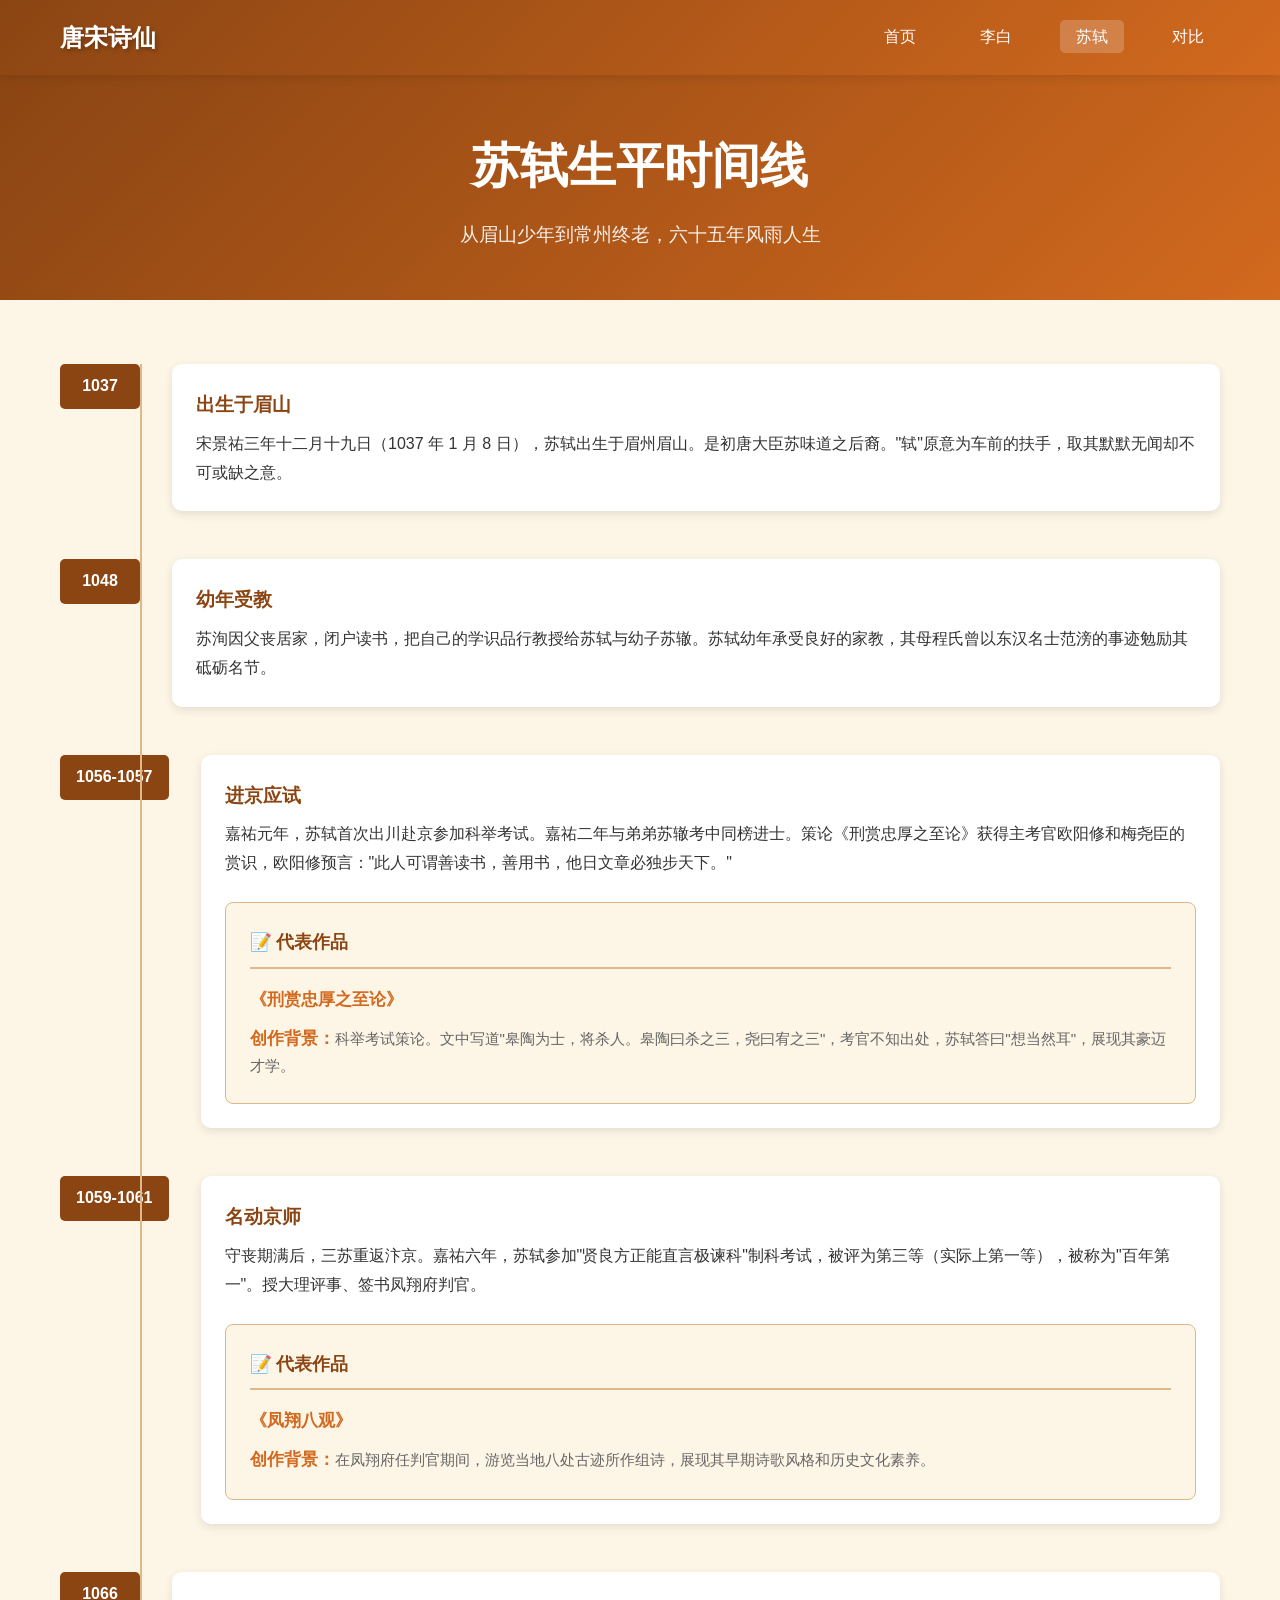
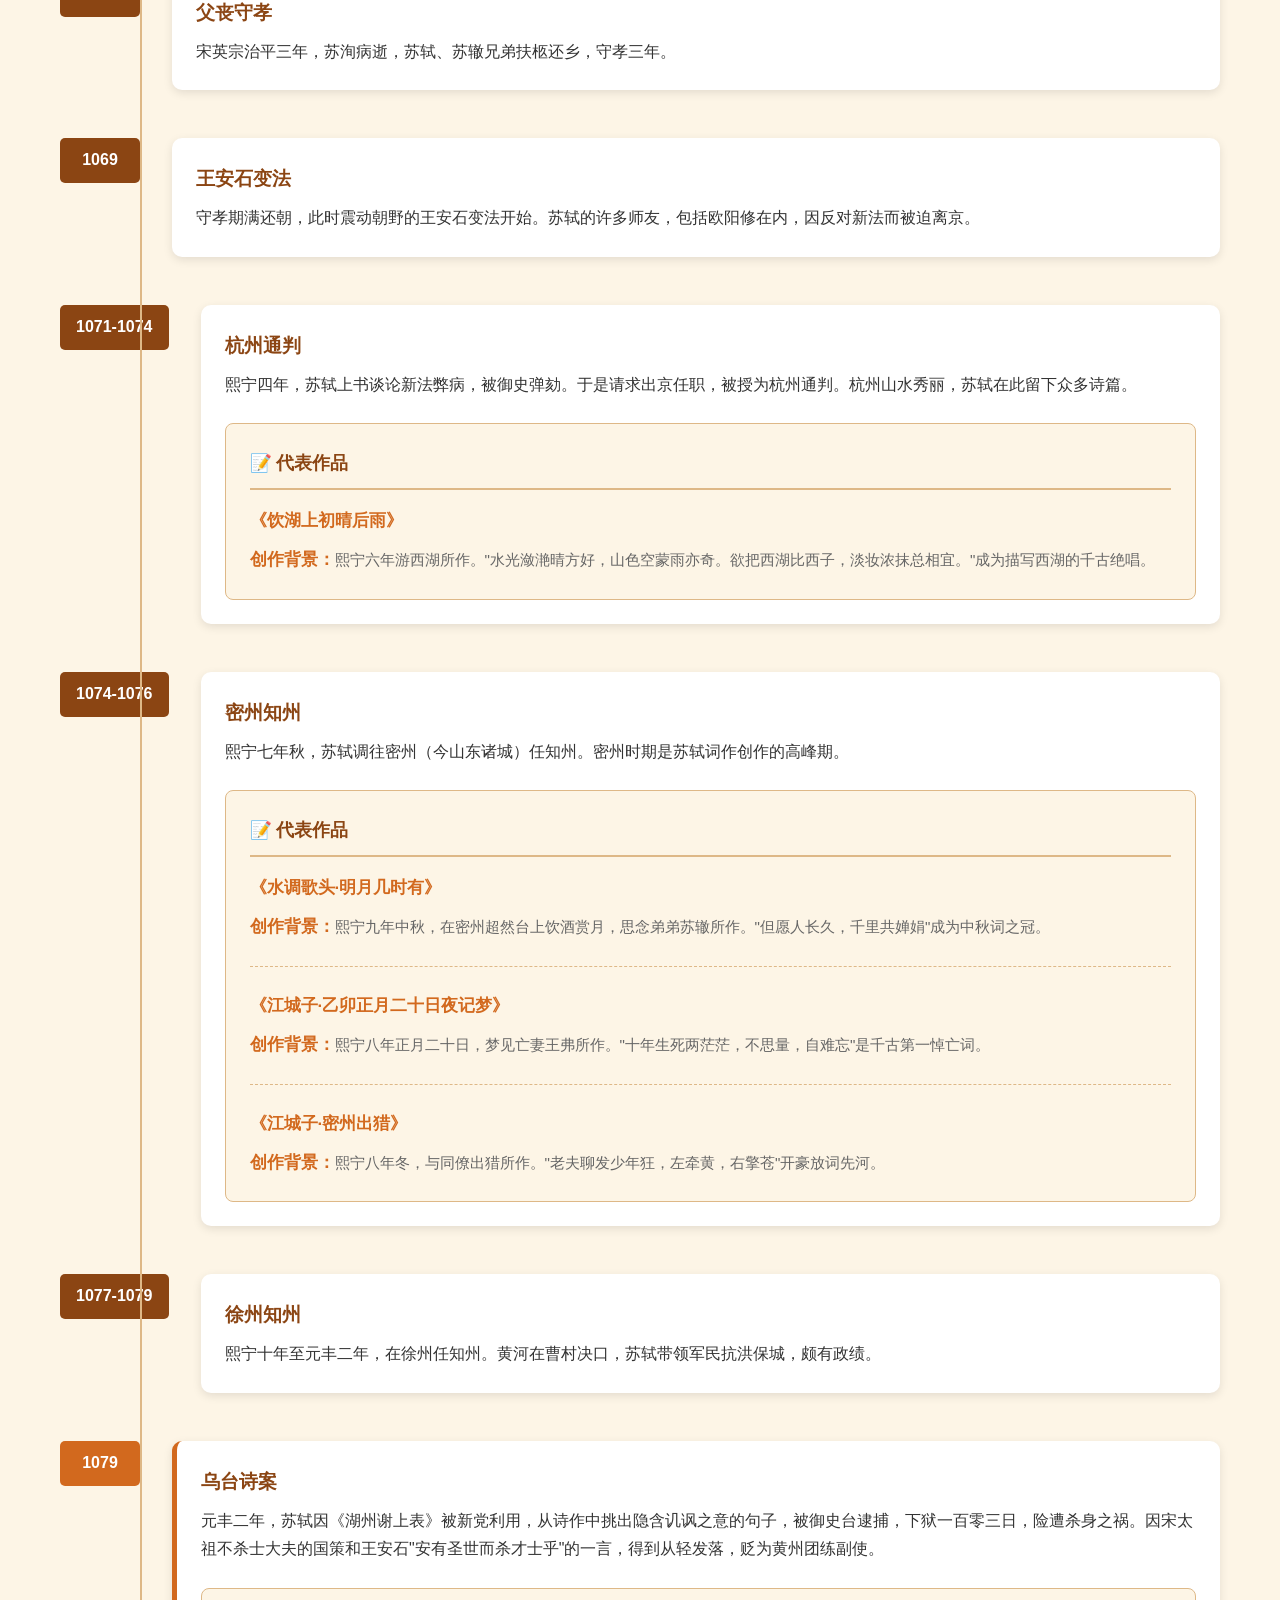
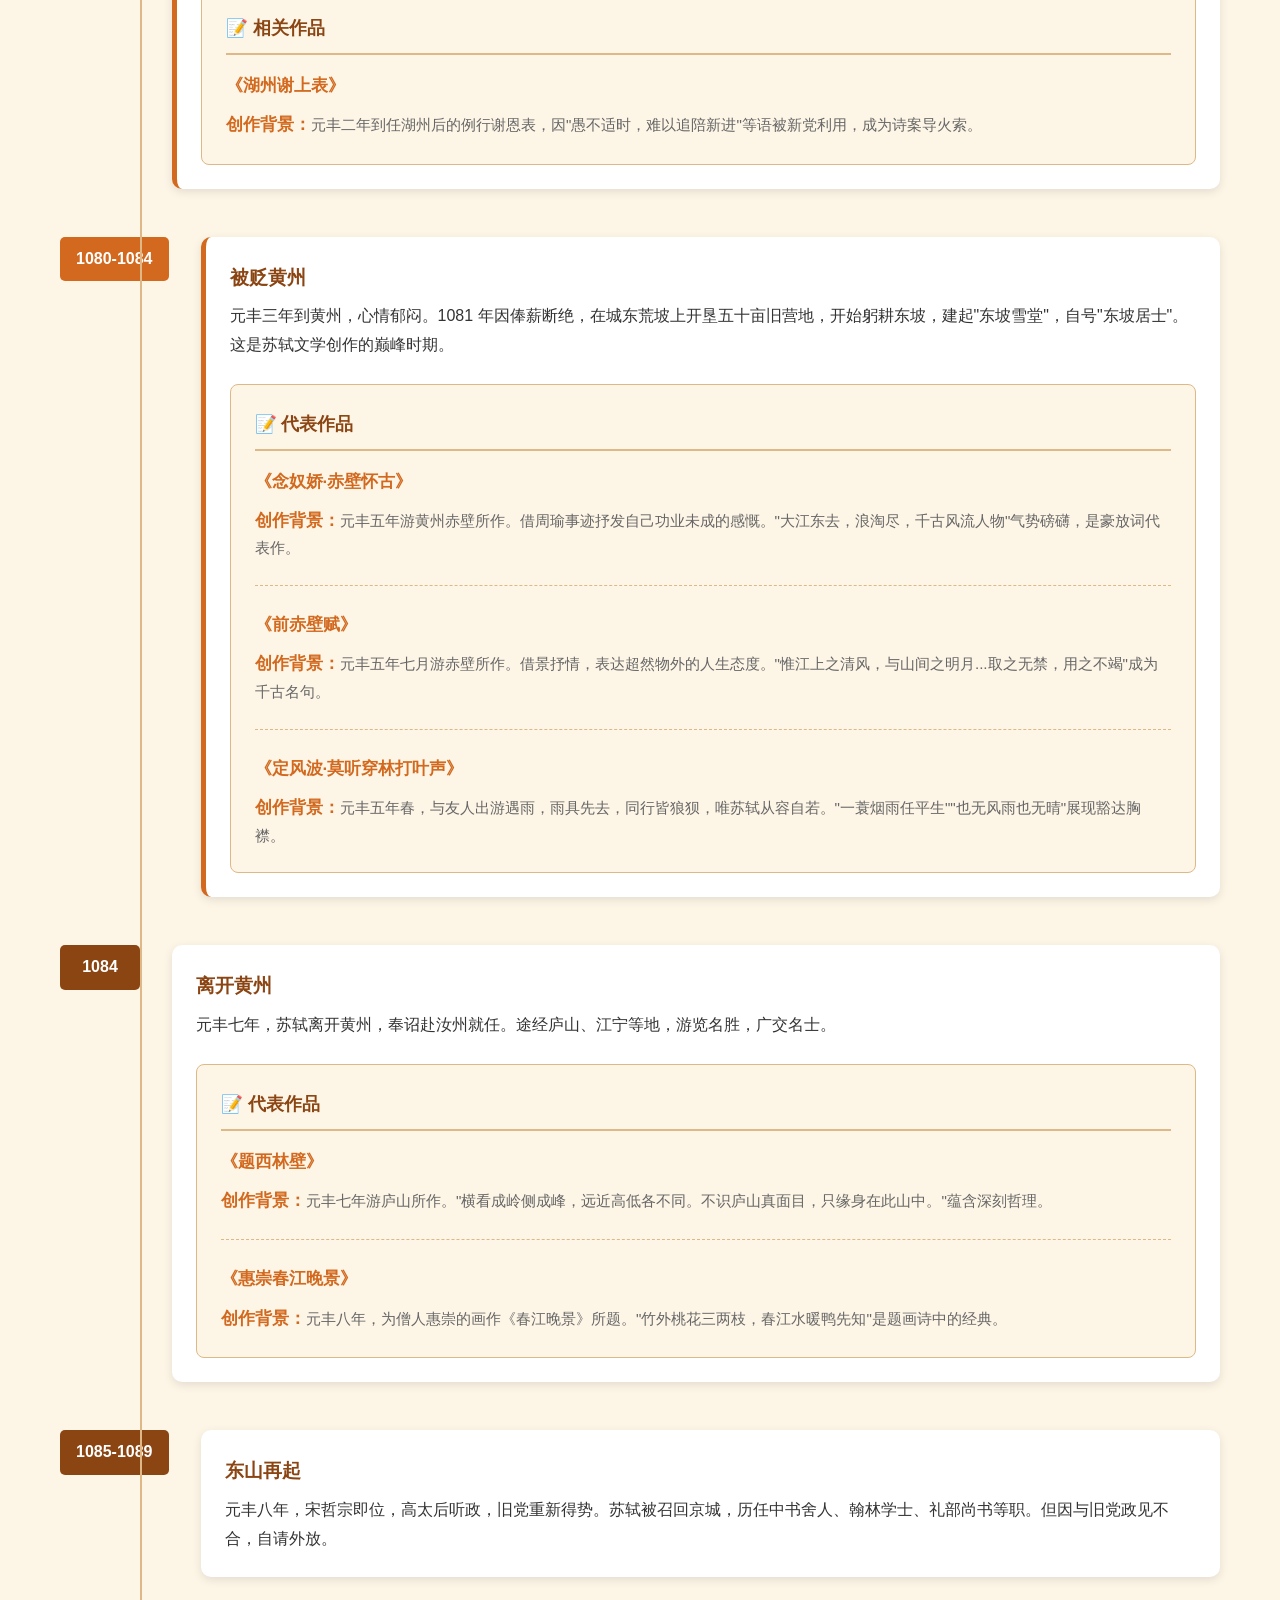
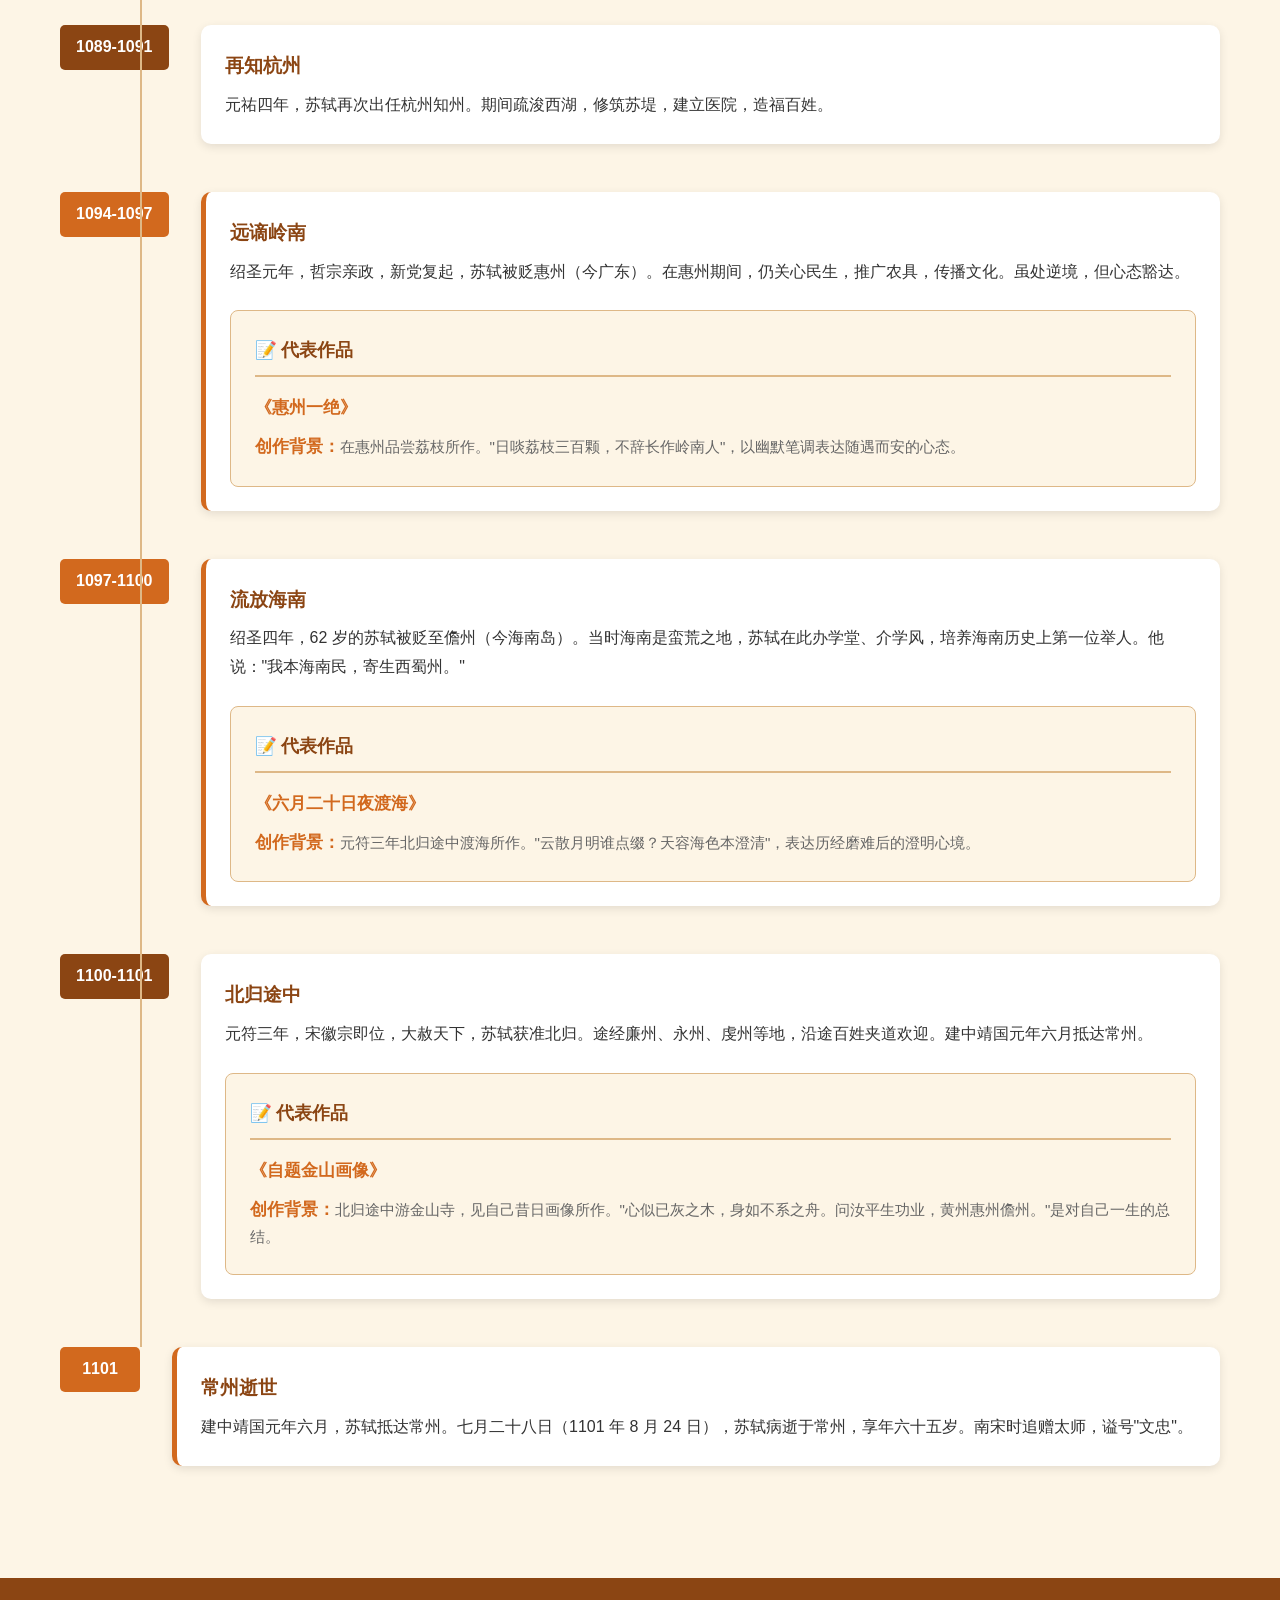
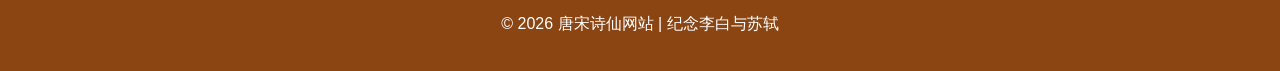
==== commit 585a3d55: "fix: 修复苏轼作品链接点击显示 void 0 问题 - 为 onclick 添加 return false 阻止默认行为 - 修复后点击作品链接不再显示'javascript void 0' - " ====
--- a/dongpo-timeline.html
+++ b/dongpo-timeline.html
@@ -52,7 +52,7 @@
                         <div class="work-box">
                             <h4>📝 代表作品</h4>
                             <div class="work-item">
-                                <strong><a href="javascript:void(0)" onclick="showWork('dongpo-kaochang')">《刑赏忠厚之至论》</a></strong>
+                                <strong><a href="javascript:void(0)" onclick="showWork('dongpo-kaochang'); return false;">《刑赏忠厚之至论》</a></strong>
                                 <p><strong>创作背景：</strong>科举考试策论。文中写道"皋陶为士，将杀人。皋陶曰杀之三，尧曰宥之三"，考官不知出处，苏轼答曰"想当然耳"，展现其豪迈才学。</p>
                             </div>
                         </div>
@@ -67,7 +67,7 @@
                         <div class="work-box">
                             <h4>📝 代表作品</h4>
                             <div class="work-item">
-                                <strong><a href="javascript:void(0)" onclick="showWork('dongpo-fengxiang')">《凤翔八观》</a></strong>
+                                <strong><a href="javascript:void(0)" onclick="showWork('dongpo-fengxiang'); return false;">《凤翔八观》</a></strong>
                                 <p><strong>创作背景：</strong>在凤翔府任判官期间，游览当地八处古迹所作组诗，展现其早期诗歌风格和历史文化素养。</p>
                             </div>
                         </div>
@@ -98,7 +98,7 @@
                         <div class="work-box">
                             <h4>📝 代表作品</h4>
                             <div class="work-item">
-                                <strong><a href="javascript:void(0)" onclick="showWork('dongpo-yinhushhang')">《饮湖上初晴后雨》</a></strong>
+                                <strong><a href="javascript:void(0)" onclick="showWork('dongpo-yinhushhang'); return false;">《饮湖上初晴后雨》</a></strong>
                                 <p><strong>创作背景：</strong>熙宁六年游西湖所作。"水光潋滟晴方好，山色空蒙雨亦奇。欲把西湖比西子，淡妆浓抹总相宜。"成为描写西湖的千古绝唱。</p>
                             </div>
                         </div>
@@ -113,15 +113,15 @@
                         <div class="work-box">
                             <h4>📝 代表作品</h4>
                             <div class="work-item">
-                                <strong><a href="javascript:void(0)" onclick="showWork('dongpo-shuidiaogetou')">《水调歌头·明月几时有》</a></strong>
+                                <strong><a href="javascript:void(0)" onclick="showWork('dongpo-shuidiaogetou'); return false;">《水调歌头·明月几时有》</a></strong>
                                 <p><strong>创作背景：</strong>熙宁九年中秋，在密州超然台上饮酒赏月，思念弟弟苏辙所作。"但愿人长久，千里共婵娟"成为中秋词之冠。</p>
                             </div>
                             <div class="work-item">
-                                <strong><a href="javascript:void(0)" onclick="showWork('dongpo-jiangchengzi1')">《江城子·乙卯正月二十日夜记梦》</a></strong>
+                                <strong><a href="javascript:void(0)" onclick="showWork('dongpo-jiangchengzi1'); return false;">《江城子·乙卯正月二十日夜记梦》</a></strong>
                                 <p><strong>创作背景：</strong>熙宁八年正月二十日，梦见亡妻王弗所作。"十年生死两茫茫，不思量，自难忘"是千古第一悼亡词。</p>
                             </div>
                             <div class="work-item">
-                                <strong><a href="javascript:void(0)" onclick="showWork('dongpo-jiangchengzi2')">《江城子·密州出猎》</a></strong>
+                                <strong><a href="javascript:void(0)" onclick="showWork('dongpo-jiangchengzi2'); return false;">《江城子·密州出猎》</a></strong>
                                 <p><strong>创作背景：</strong>熙宁八年冬，与同僚出猎所作。"老夫聊发少年狂，左牵黄，右擎苍"开豪放词先河。</p>
                             </div>
                         </div>
@@ -144,7 +144,7 @@
                         <div class="work-box">
                             <h4>📝 相关作品</h4>
                             <div class="work-item">
-                                <strong><a href="javascript:void(0)" onclick="showWork('dongpo-huzhouxie')">《湖州谢上表》</a></strong>
+                                <strong><a href="javascript:void(0)" onclick="showWork('dongpo-huzhouxie'); return false;">《湖州谢上表》</a></strong>
                                 <p><strong>创作背景：</strong>元丰二年到任湖州后的例行谢恩表，因"愚不适时，难以追陪新进"等语被新党利用，成为诗案导火索。</p>
                             </div>
                         </div>
@@ -159,15 +159,15 @@
                         <div class="work-box">
                             <h4>📝 代表作品</h4>
                             <div class="work-item">
-                                <strong><a href="javascript:void(0)" onclick="showWork('dongpo-nianjiaoni')">《念奴娇·赤壁怀古》</a></strong>
+                                <strong><a href="javascript:void(0)" onclick="showWork('dongpo-nianjiaoni'); return false;">《念奴娇·赤壁怀古》</a></strong>
                                 <p><strong>创作背景：</strong>元丰五年游黄州赤壁所作。借周瑜事迹抒发自己功业未成的感慨。"大江东去，浪淘尽，千古风流人物"气势磅礴，是豪放词代表作。</p>
                             </div>
                             <div class="work-item">
-                                <strong><a href="javascript:void(0)" onclick="showWork('dongpo-chibi1')">《前赤壁赋》</a></strong>
+                                <strong><a href="javascript:void(0)" onclick="showWork('dongpo-chibi1'); return false;">《前赤壁赋》</a></strong>
                                 <p><strong>创作背景：</strong>元丰五年七月游赤壁所作。借景抒情，表达超然物外的人生态度。"惟江上之清风，与山间之明月...取之无禁，用之不竭"成为千古名句。</p>
                             </div>
                             <div class="work-item">
-                                <strong><a href="javascript:void(0)" onclick="showWork('dongpo-dingfengbo')">《定风波·莫听穿林打叶声》</a></strong>
+                                <strong><a href="javascript:void(0)" onclick="showWork('dongpo-dingfengbo'); return false;">《定风波·莫听穿林打叶声》</a></strong>
                                 <p><strong>创作背景：</strong>元丰五年春，与友人出游遇雨，雨具先去，同行皆狼狈，唯苏轼从容自若。"一蓑烟雨任平生""也无风雨也无晴"展现豁达胸襟。</p>
                             </div>
                         </div>
@@ -182,11 +182,11 @@
                         <div class="work-box">
                             <h4>📝 代表作品</h4>
                             <div class="work-item">
-                                <strong><a href="javascript:void(0)" onclick="showWork('dongpo-tixilinbi')">《题西林壁》</a></strong>
+                                <strong><a href="javascript:void(0)" onclick="showWork('dongpo-tixilinbi'); return false;">《题西林壁》</a></strong>
                                 <p><strong>创作背景：</strong>元丰七年游庐山所作。"横看成岭侧成峰，远近高低各不同。不识庐山真面目，只缘身在此山中。"蕴含深刻哲理。</p>
                             </div>
                             <div class="work-item">
-                                <strong><a href="javascript:void(0)" onclick="showWork('dongpo-huichong')">《惠崇春江晚景》</a></strong>
+                                <strong><a href="javascript:void(0)" onclick="showWork('dongpo-huichong'); return false;">《惠崇春江晚景》</a></strong>
                                 <p><strong>创作背景：</strong>元丰八年，为僧人惠崇的画作《春江晚景》所题。"竹外桃花三两枝，春江水暖鸭先知"是题画诗中的经典。</p>
                             </div>
                         </div>
@@ -217,7 +217,7 @@
                         <div class="work-box">
                             <h4>📝 代表作品</h4>
                             <div class="work-item">
-                                <strong><a href="javascript:void(0)" onclick="showWork('dongpo-huizhoujue')">《惠州一绝》</a></strong>
+                                <strong><a href="javascript:void(0)" onclick="showWork('dongpo-huizhoujue'); return false;">《惠州一绝》</a></strong>
                                 <p><strong>创作背景：</strong>在惠州品尝荔枝所作。"日啖荔枝三百颗，不辞长作岭南人"，以幽默笔调表达随遇而安的心态。</p>
                             </div>
                         </div>
@@ -232,7 +232,7 @@
                         <div class="work-box">
                             <h4>📝 代表作品</h4>
                             <div class="work-item">
-                                <strong><a href="javascript:void(0)" onclick="showWork('dongpo-duhai')">《六月二十日夜渡海》</a></strong>
+                                <strong><a href="javascript:void(0)" onclick="showWork('dongpo-duhai'); return false;">《六月二十日夜渡海》</a></strong>
                                 <p><strong>创作背景：</strong>元符三年北归途中渡海所作。"云散月明谁点缀？天容海色本澄清"，表达历经磨难后的澄明心境。</p>
                             </div>
                         </div>
@@ -247,7 +247,7 @@
                         <div class="work-box">
                             <h4>📝 代表作品</h4>
                             <div class="work-item">
-                                <strong><a href="javascript:void(0)" onclick="showWork('dongpo-jinshan')">《自题金山画像》</a></strong>
+                                <strong><a href="javascript:void(0)" onclick="showWork('dongpo-jinshan'); return false;">《自题金山画像》</a></strong>
                                 <p><strong>创作背景：</strong>北归途中游金山寺，见自己昔日画像所作。"心似已灰之木，身如不系之舟。问汝平生功业，黄州惠州儋州。"是对自己一生的总结。</p>
                             </div>
                         </div>
@@ -269,7 +269,7 @@
     <!-- 作品详情模态框 -->
     <div id="work-modal" class="modal">
         <div class="modal-content">
-            <span class="modal-close" onclick="closeModal()">&times;</span>
+            <span class="modal-close" onclick="closeModal(); return false;">&times;</span>
             <div id="modal-body"></div>
         </div>
     </div>
--- a/css/style.css
+++ b/css/style.css
@@ -363,6 +363,10 @@
     color: var(--libai-primary);
 }
 
+.work-box:not(.libai-style) h4 {
+    color: var(--dongpo-primary);
+}
+
 .work-item {
     margin-bottom: 1.5rem;
     padding-bottom: 1.5rem;
@@ -384,6 +388,10 @@
 
 .work-box.libai-style .work-item strong {
     color: var(--libai-secondary);
+}
+
+.work-box:not(.libai-style) .work-item strong {
+    color: var(--dongpo-secondary);
 }
 
 .work-item p {
@@ -965,43 +973,78 @@
     color: var(--dongpo-primary);
 }
 
-/* 苏轼模态框主题 */
+/* 模态框主题 - 李白 */
+.libai-modal {
+    background: linear-gradient(135deg, var(--libai-primary), var(--libai-secondary)) !important;
+}
+
+/* 模态框主题 - 苏轼 */
 .dongpo-modal {
     background: linear-gradient(135deg, var(--dongpo-primary), var(--dongpo-secondary)) !important;
 }
 
+/* 时间线模态框通用样式 */
 .timeline .modal-content-text {
+    border-left-width: 5px;
+    border-left-style: solid;
+}
+
+.libai-modal + .modal-content .modal-content-text,
+.modal-header.libai-modal ~ .modal-section .modal-content-text {
+    border-left-color: var(--libai-primary);
+}
+
+.dongpo-modal + .modal-content .modal-content-text,
+.modal-header.dongpo-modal ~ .modal-section .modal-content-text {
     border-left-color: var(--dongpo-primary);
 }
 
 .timeline .modal-section h3 {
+    font-size: 1.5rem;
+    padding-bottom: 0.5rem;
+    border-bottom-width: 3px;
+    border-bottom-style: solid;
+    display: inline-block;
+}
+
+.libai-modal ~ .modal-section h3 {
+    color: var(--libai-primary);
+    border-bottom-color: var(--libai-accent);
+}
+
+.dongpo-modal ~ .modal-section h3 {
     color: var(--dongpo-primary);
     border-bottom-color: var(--dongpo-accent);
 }
 
-/* 作品链接样式 */
-.work-item strong a {
-    color: inherit;
+/* 作品链接样式 - 李白 */
+.work-box.libai-style .work-item strong a {
+    color: var(--libai-secondary);
     text-decoration: none;
     border-bottom: 2px solid transparent;
     transition: all 0.3s ease;
     cursor: pointer;
-}
-
-.work-box.libai-style .work-item strong a {
-    color: inherit;
-}
-
-.work-box .work-item strong a:hover {
-    color: var(--libai-secondary);
-    border-bottom-color: var(--libai-secondary);
-}
-
-.work-box .work-item strong a {
+    display: inline-block;
+    font-weight: bold;
+}
+
+.work-box.libai-style .work-item strong a:hover {
+    color: var(--libai-primary);
+    border-bottom-color: var(--libai-primary);
+}
+
+/* 作品链接样式 - 苏轼 */
+.work-box:not(.libai-style) .work-item strong a {
     color: var(--dongpo-secondary);
-}
-
-.work-box .work-item strong a:hover {
+    text-decoration: none;
+    border-bottom: 2px solid transparent;
+    transition: all 0.3s ease;
+    cursor: pointer;
+    display: inline-block;
+    font-weight: bold;
+}
+
+.work-box:not(.libai-style) .work-item strong a:hover {
     color: var(--dongpo-primary);
     border-bottom-color: var(--dongpo-primary);
 }
